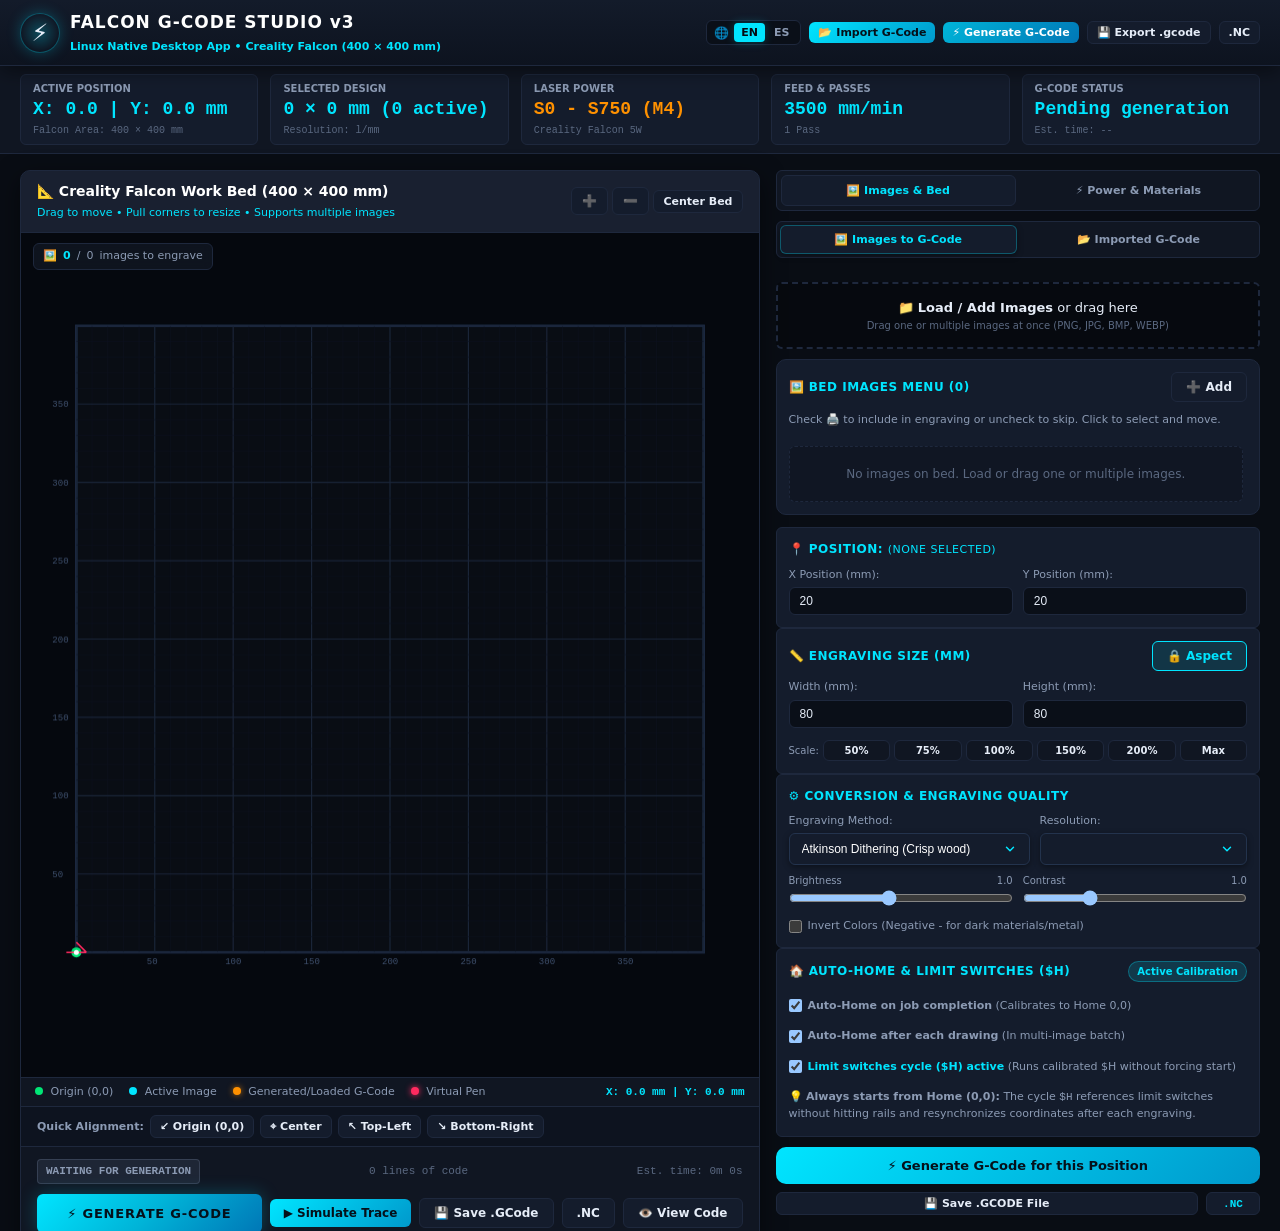
==== ui/index.html @ 1646ccbd "with languje settings" ====
<!DOCTYPE html>
<html lang="en">
<head>
  <meta charset="UTF-8">
  <meta name="viewport" content="width=device-width, initial-scale=1.0">
  <title>Falcon G-Code Studio v3 - Creality Falcon 5W (Linux Desktop)</title>
  <link rel="stylesheet" href="style.css">
</head>
<body>
  <!-- HEADER PRINCIPAL NATIVO -->
  <header class="app-header">
    <div class="brand-section">
      <div class="brand-logo">⚡</div>
      <div class="brand-info">
        <h1>FALCON G-CODE STUDIO v3</h1>
        <span class="brand-subtitle" data-i18n="brandSubtitle">Linux Native Desktop App • Creality Falcon (400 × 400 mm)</span>
      </div>
    </div>

    <!-- ACCIONES RÁPIDAS EN CABECERA & SELECTOR DE IDIOMA -->
    <div class="header-tools-section">
      <!-- Selector de Idioma (Inglés por defecto con opción a Español) -->
      <div class="lang-switch-group" title="Language / Idioma">
        <span class="lang-icon">🌐</span>
        <button id="btnLangEn" class="lang-btn active" type="button" title="Switch language to English">EN</button>
        <button id="btnLangEs" class="lang-btn" type="button" title="Cambiar idioma a Español">ES</button>
      </div>

      <input type="file" id="gcodeFileInput" accept=".gcode,.nc,.gc,.txt,.tap" style="display:none">
      <button id="btnImportGcodeTop" class="btn-accent btn-sm" data-i18n="btnImportGcodeTop" data-i18n-title="btnImportGcodeTopTitle" title="Import .gcode or .nc file to bed">📂 Import G-Code</button>
      <button id="btnGenerateGcodeTop" class="btn-primary btn-sm" data-i18n="btnGenerateGcodeTop" data-i18n-title="btnGenerateGcodeTopTitle" title="Generate G-Code with active images on bed">⚡ Generate G-Code</button>
      <button id="btnExportGcodeTop" class="btn-secondary btn-sm" data-i18n="btnExportGcodeTop" data-i18n-title="btnExportGcodeTopTitle" title="Save with native Linux dialog">💾 Export .gcode</button>
      <button id="btnExportNcTop" class="btn-secondary btn-sm btn-nc" data-i18n-title="btnExportNcTopTitle" title="Export with .nc extension">.NC</button>
    </div>
  </header>

  <!-- BARRA DE INFORMACIÓN TÉCNICA DEL TRABAJO -->
  <section class="telemetry-bar studio-summary-bar">
    <div class="coord-box">
      <span class="coord-label" data-i18n="statPosWorkLabel">Active Position</span>
      <span id="statPosWork" class="coord-val">X: 20.0 | Y: 20.0 mm</span>
      <span class="coord-sub" data-i18n="statPosWorkSub">Falcon Area: 400 × 400 mm</span>
    </div>
    <div class="coord-box">
      <span class="coord-label" data-i18n="statDimensionsLabel">Selected Design</span>
      <span id="statDimensions" class="coord-val">0.0 × 0.0 mm</span>
      <span class="coord-sub" id="statResolution">Resolution: 6 l/mm</span>
    </div>
    <div class="coord-box">
      <span class="coord-label" data-i18n="statLaserPowerLabel">Laser Power</span>
      <span id="statLaserPower" class="coord-val power-val">S0 - S850 (M4)</span>
      <span class="coord-sub" id="statMachineWatt">Creality Falcon 5W</span>
    </div>
    <div class="coord-box">
      <span class="coord-label" data-i18n="statFeedRateLabel">Feed &amp; Passes</span>
      <span id="statFeedRate" class="coord-val">3500 mm/min</span>
      <span class="coord-sub" id="statPasses">1 Pass</span>
    </div>
    <div class="coord-box">
      <span class="coord-label" data-i18n="statGcodeLinesLabel">G-Code Status</span>
      <span id="statGcodeLines" class="coord-val">0 lines</span>
      <span class="coord-sub" id="statEstTime">Est. time: --</span>
    </div>
  </section>

  <!-- ESTUDIO PRINCIPAL: MESA DE TRABAJO 400x400 mm + PANEL DE AJUSTES -->
  <main class="studio-layout">

    <!-- COLUMNA IZQUIERDA: MESA DE TRABAJO Y SIMULADOR VISUAL -->
    <section class="studio-bed-section">
      <div class="card bed-card">
        <div class="card-header bed-header">
          <div class="bed-title-group">
            <h2 data-i18n="bedTitle">📐 Creality Falcon Work Bed (400 × 400 mm)</h2>
            <span class="bed-hint" data-i18n="bedHint">Drag to move • Pull corners to resize • Supports multiple images</span>
          </div>
          <div class="canvas-tools">
            <button id="btnZoomIn" class="btn-icon" data-i18n-title="zoomInTitle" title="Zoom in">➕</button>
            <button id="btnZoomOut" class="btn-icon" data-i18n-title="zoomOutTitle" title="Zoom out">➖</button>
            <button id="btnResetView" class="btn-secondary btn-sm" data-i18n="btnResetView" data-i18n-title="btnResetViewTitle" title="Reset bed view">Center Bed</button>
          </div>
        </div>

        <!-- CANVAS DE LA MESA DE TRABAJO -->
        <div class="canvas-container" id="canvasContainer">
          <canvas id="bedCanvas"></canvas>

          <!-- Indicador flotante de imágenes en la mesa -->
          <div class="bed-floating-badge" id="bedFloatingBadge">
            <span>🖼️</span> <strong id="bedBadgeActiveCount">0</strong> / <span id="bedBadgeTotalCount">0</span> <span data-i18n="bedBadgeText">images to engrave</span>
          </div>

          <!-- Aviso flotante si alguna imagen o G-Code se sale de la mesa -->
          <div id="outOfBoundsWarning" class="out-of-bounds-alert" style="display: none;" data-i18n="outOfBoundsWarningDefault">
            ⚠️ Warning! The design exceeds the bed limits (400 × 400 mm)
          </div>

          <!-- Leyenda de colores -->
          <div class="canvas-legend">
            <span><span class="dot origin-dot"></span> <span data-i18n="legendOrigin">Origin (0,0)</span></span>
            <span><span class="dot img-dot"></span> <span data-i18n="legendActiveImg">Active Image</span></span>
            <span><span class="dot gcode-dot"></span> <span data-i18n="legendGcode">Generated/Loaded G-Code</span></span>
            <span><span class="dot pen-dot"></span> <span data-i18n="legendPen">Virtual Pen</span></span>
            <span class="legend-coords" id="legendCursorCoords">X: 0.0 mm | Y: 0.0 mm</span>
          </div>
        </div>

        <!-- BARRA INFERIOR DE COLOCACIÓN RÁPIDA DE LA MESA -->
        <div class="bed-quick-toolbar">
          <div class="toolbar-align-group">
            <span class="toolbar-label" data-i18n="toolbarAlignLabel">Quick Alignment:</span>
            <button id="btnAlignBottomLeft" class="btn-secondary btn-sm" data-i18n="btnAlignBottomLeft" data-i18n-title="btnAlignBottomLeftTitle" title="Place active image at origin (0,0)">↙ Origin (0,0)</button>
            <button id="btnAlignCenter" class="btn-secondary btn-sm" data-i18n="btnAlignCenter" data-i18n-title="btnAlignCenterTitle" title="Center active image on bed (400x400 mm)">⌖ Center</button>
            <button id="btnAlignTopLeft" class="btn-secondary btn-sm" data-i18n="btnAlignTopLeft" data-i18n-title="btnAlignTopLeftTitle" title="Place at top-left">↖ Top-Left</button>
            <button id="btnAlignBottomRight" class="btn-secondary btn-sm" data-i18n="btnAlignBottomRight" data-i18n-title="btnAlignBottomRightTitle" title="Place at bottom-right">↘ Bottom-Right</button>
          </div>
        </div>

        <!-- BARRA PRINCIPAL DE GENERACIÓN, SIMULACIÓN Y EXPORTACIÓN -->
        <div class="gcode-toolbar-main">
          <div class="job-status-summary">
            <span id="jobStatusBadge" class="job-badge idle" data-i18n="jobStatusWaiting">Waiting for generation</span>
            <span id="jobInfoLines" class="job-sub-info" data-i18n="jobInfoLinesDefault">0 lines of code</span>
            <span id="jobInfoTime" class="job-sub-info" data-i18n="jobInfoTimeDefault">Est. time: 0m 0s</span>
          </div>

          <div class="gcode-main-buttons">
            <button id="btnMainGenerate" class="btn-generate-hero" data-i18n="btnMainGenerate" data-i18n-title="btnMainGenerateTitle" title="Generate G-Code for all images marked with 🖨️">
              ⚡ GENERATE G-CODE
            </button>
            <button id="btnSimulateTrace" class="btn-accent" data-i18n="btnSimulateTrace" data-i18n-title="btnSimulateTraceTitle" title="Virtually simulate laser trace over the bed">
              ▶ Simulate Trace
            </button>
            <button id="btnExportGcodeMain" class="btn-secondary" data-i18n="btnExportGcodeMain" data-i18n-title="btnExportGcodeMainTitle" title="Export and save with native dialog">
              💾 Save .GCode
            </button>
            <button id="btnExportNcMain" class="btn-secondary btn-nc" data-i18n-title="btnExportNcMainTitle" title="Export .NC file for CNC">
              .NC
            </button>
            <button id="btnViewGcodeMain" class="btn-secondary" data-i18n="btnViewGcodeMain" data-i18n-title="btnViewGcodeMainTitle" title="Inspect G-Code">
              👁️ View Code
            </button>
          </div>
        </div>
      </div>
    </section>

    <!-- COLUMNA DERECHA: AJUSTES DE IMÁGENES, MENÚ DE CAPAS Y POTENCIA -->
    <aside class="studio-sidebar">
      <div class="sidebar-tabs">
        <button class="side-tab-btn active" data-tab="tabImageSettings" data-i18n="tabImageSettingsBtn">🖼️ Images &amp; Bed</button>
        <button class="side-tab-btn" data-tab="tabLaserSettings" data-i18n="tabLaserSettingsBtn">⚡ Power &amp; Materials</button>
      </div>

      <div class="sidebar-content">

        <!-- PESTAÑA 1: IMÁGENES, MENÚ DE CAPAS Y COLOCACIÓN -->
        <div id="tabImageSettings" class="side-pane active">
          <!-- Conmutador Imagen vs G-Code -->
          <div class="source-mode-switcher">
            <button id="btnModeImage" class="mode-tab-btn active" type="button" data-i18n="btnModeImage">🖼️ Images to G-Code</button>
            <button id="btnModeGcode" class="mode-tab-btn" type="button" data-i18n="btnModeGcode">📂 Imported G-Code</button>
          </div>

          <!-- PANE G-CODE IMPORTADO -->
          <div id="gcodeWorkflowPane" style="display: none;">
            <div class="upload-compact gcode-drop-compact" id="gcodeDropArea">
              <div class="upload-text">
                <span data-i18n="gcodeDropPrompt">📂 <strong>Load G-Code File</strong> or drag here</span>
                <span class="upload-sub" data-i18n="gcodeDropSub">.GCODE, .NC, .GC, .TAP, .TXT</span>
              </div>
            </div>

            <div id="importedGcodeCard" class="imported-gcode-card" style="display: none;">
              <div class="gcode-card-header">
                <div class="gcode-card-title">
                  <span class="gcode-icon">📄</span>
                  <div class="gcode-title-text">
                    <strong id="gcodeFileName">file.gcode</strong>
                    <span id="gcodeFileSize" class="gcode-size">0 KB</span>
                  </div>
                </div>
                <button id="btnUnloadGcode" class="btn-icon btn-sm" data-i18n-title="btnUnloadGcodeTitle" title="Remove G-Code from bed">✕</button>
              </div>

              <div class="gcode-stats-grid">
                <div class="gcode-stat-item">
                  <span class="stat-lbl" data-i18n="lblGcodeDimensions">📐 Dimensions:</span>
                  <span id="gcodeDimensions" class="stat-val">0 × 0 mm</span>
                </div>
                <div class="gcode-stat-item">
                  <span class="stat-lbl" data-i18n="lblGcodeLines">📊 Lines:</span>
                  <span id="gcodeLineCount" class="stat-val">0</span>
                </div>
                <div class="gcode-stat-item">
                  <span class="stat-lbl" data-i18n="lblGcodeOrigin">📍 Origin:</span>
                  <span id="gcodeOrigin" class="stat-val">X: 0.0, Y: 0.0</span>
                </div>
                <div class="gcode-stat-item">
                  <span class="stat-lbl" data-i18n="lblGcodeLaserPower">⚡ Laser Power:</span>
                  <span id="gcodePowerRange" class="stat-val">S0 - S1000</span>
                </div>
                <div class="gcode-stat-item">
                  <span class="stat-lbl" data-i18n="lblGcodeCutDist">📏 Cut Distance:</span>
                  <span id="gcodeCutDist" class="stat-val">0 mm</span>
                </div>
                <div class="gcode-stat-item">
                  <span class="stat-lbl" data-i18n="lblGcodeEstTime">⏱️ Estimated Time:</span>
                  <span id="gcodeEstTime" class="stat-val">0m 0s</span>
                </div>
              </div>

              <div class="gcode-actions-box">
                <span class="actions-box-title" data-i18n="gcodeActionsTitle">Bed Positioning (400×400 mm):</span>
                <div class="gcode-actions-buttons">
                  <button id="btnGcodeShiftOrigin" class="btn-secondary btn-sm" data-i18n="btnGcodeShiftOrigin" data-i18n-title="btnGcodeShiftOriginTitle" title="Align to (0,0)">
                    ↙ Align to (0,0)
                  </button>
                  <button id="btnGcodeCenterBed" class="btn-secondary btn-sm" data-i18n="btnGcodeCenterBed" data-i18n-title="btnGcodeCenterBedTitle" title="Center G-code on bed">
                    ⌖ Center Bed
                  </button>
                  <button id="btnGcodeExportCard" class="btn-accent btn-sm" data-i18n="btnGcodeExportCard" data-i18n-title="btnGcodeExportCardTitle" title="Save this G-Code file">
                    💾 Save
                  </button>
                  <button id="btnViewGcodeModal" class="btn-secondary btn-sm" data-i18n="btnViewGcodeModal" data-i18n-title="btnViewGcodeModalTitle" title="Inspect code lines">
                    👁️ View Code
                  </button>
                </div>
              </div>
            </div>
          </div>

          <!-- PANE IMÁGENES A G-CODE -->
          <div id="imageWorkflowPane">
            <!-- Carga de Imágenes (Múltiples) -->
            <div class="upload-compact" id="dropArea">
              <input type="file" id="fileInput" accept="image/*" multiple style="display:none">
              <div class="upload-text">
                <span data-i18n="imgDropPrompt">📁 <strong>Load / Add Images</strong> or drag here</span>
                <span class="upload-sub" data-i18n="imgDropSub">Drag one or multiple images at once (PNG, JPG, BMP, WEBP)</span>
              </div>
            </div>

            <!-- MENÚ DE MÚLTIPLES IMÁGENES EN LA MESA -->
            <div class="settings-box image-layers-box">
              <div class="box-header-row">
                <h3><span data-i18n="imgLayersTitle">🖼️ Bed Images Menu</span> (<span id="imgCountBadge">0</span>)</h3>
                <div class="layers-header-actions">
                  <button id="btnAddMoreImages" class="btn-secondary btn-xs" type="button" data-i18n="btnAddMoreImages" data-i18n-title="btnAddMoreImagesTitle" title="Add more images to bed">➕ Add</button>
                  <button id="btnClearAllImages" class="btn-danger btn-xs" type="button" data-i18n="btnClearAllImages" data-i18n-title="btnClearAllImagesTitle" title="Remove all images from bed" style="display:none;">🗑️ Clear</button>
                </div>
              </div>
              <p class="section-hint" data-i18n="imgLayersHint">Check 🖨️ to include in engraving or uncheck to skip. Click to select and move.</p>

              <div id="imageListContainer" class="image-list-container">
                <div class="empty-images-hint" id="emptyImagesHint" data-i18n="emptyImagesHint">
                  No images on bed. Load or drag one or multiple images.
                </div>
              </div>
            </div>

            <!-- Posición sobre la mesa de trabajo (de la imagen seleccionada) -->
            <div class="settings-box" id="selectedImagePropsBox">
              <div class="box-header-row">
                <h3><span data-i18n="posImgBoxTitle">📍 Position:</span> <span id="selectedImageNameTag" style="color: var(--laser-cyan); font-weight: normal; font-size: 11px;">(None selected)</span></h3>
                <span id="selectedImageBadge" class="layer-active-tag" style="display:none;" data-i18n="selectedImageBadge">Selected</span>
              </div>
              <div class="form-row">
                <div class="form-group">
                  <label for="posImgX" data-i18n="lblPosImgX">X Position (mm):</label>
                  <input type="number" id="posImgX" value="20" min="0" max="400" step="1">
                </div>
                <div class="form-group">
                  <label for="posImgY" data-i18n="lblPosImgY">Y Position (mm):</label>
                  <input type="number" id="posImgY" value="20" min="0" max="400" step="1">
                </div>
              </div>
            </div>

            <!-- Tamaño de la imagen activa en mm -->
            <div class="settings-box">
              <div class="box-header-row">
                <h3 data-i18n="dimBoxTitle">📏 Engraving Size (mm)</h3>
                <button id="btnLockAspect" class="btn-toggle active" data-i18n="btnLockAspect" data-i18n-title="btnLockAspectTitle" title="Lock aspect ratio">🔒 Aspect</button>
              </div>
              <div class="form-row">
                <div class="form-group">
                  <label for="dimWidth" data-i18n="lblDimWidth">Width (mm):</label>
                  <input type="number" id="dimWidth" value="80" min="5" max="400" step="1">
                </div>
                <div class="form-group">
                  <label for="dimHeight" data-i18n="lblDimHeight">Height (mm):</label>
                  <input type="number" id="dimHeight" value="80" min="5" max="400" step="1">
                </div>
              </div>

              <div class="scale-shortcuts">
                <span class="shortcuts-label" data-i18n="lblScale">Scale:</span>
                <button class="btn-scale" data-scale="0.5">50%</button>
                <button class="btn-scale" data-scale="0.75">75%</button>
                <button class="btn-scale" data-scale="1.0">100%</button>
                <button class="btn-scale" data-scale="1.5">150%</button>
                <button class="btn-scale" data-scale="2.0">200%</button>
                <button id="btnFitBed" class="btn-scale" data-i18n="btnFitBed" data-i18n-title="btnFitBedTitle" title="Fit to maximum bed size">Max</button>
              </div>
            </div>

            <!-- Filtros de Imagen y Resolución -->
            <div class="settings-box">
              <h3 data-i18n="qualityBoxTitle">⚙️ Conversion &amp; Engraving Quality</h3>
              <div class="form-row">
                <div class="form-group">
                  <label for="algoSelect" data-i18n="lblAlgoSelect">Engraving Method:</label>
                  <select id="algoSelect">
                    <option value="dither_atkinson" selected data-i18n="optAlgoAtkinson">Atkinson Dithering (Crisp wood)</option>
                    <option value="dither_fs" data-i18n="optAlgoFs">Floyd-Steinberg (Smooth gradients)</option>
                    <option value="grayscale" data-i18n="optAlgoGrayscale">Grayscale (Variable power S)</option>
                    <option value="threshold" data-i18n="optAlgoThreshold">Pure Black &amp; White (Cut/Silhouette)</option>
                  </select>
                </div>
                <div class="form-group">
                  <label for="linesPerMm" data-i18n="lblLinesPerMm">Resolution:</label>
                  <select id="linesPerMm">
                    <option value="4" data-i18n="optLines4">4 l/mm (Fast draft)</option>
                    <option value="6" selected data-i18n="optLines6">6 l/mm (Balanced standard)</option>
                    <option value="8" data-i18n="optLines8">8 l/mm (High definition)</option>
                    <option value="10" data-i18n="optLines10">10 l/mm (Ultra-fine detail)</option>
                  </select>
                </div>
              </div>

              <div class="slider-row">
                <div class="slider-item">
                  <div class="slider-lbl"><span data-i18n="lblBrightness">Brightness</span><span id="valBrightness">1.0</span></div>
                  <input type="range" id="sliderBrightness" min="0.2" max="2.0" step="0.05" value="1.0">
                </div>
                <div class="slider-item">
                  <div class="slider-lbl"><span data-i18n="lblContrast">Contrast</span><span id="valContrast">1.0</span></div>
                  <input type="range" id="sliderContrast" min="0.2" max="3.0" step="0.05" value="1.0">
                </div>
              </div>

              <div class="checkbox-line">
                <label class="custom-checkbox">
                  <input type="checkbox" id="chkInvert">
                  <span data-i18n="chkInvertLabel">Invert Colors (Negative - for dark materials/metal)</span>
                </label>
              </div>
            </div>

            <!-- Calibración y Auto-Home ($H) -->
            <div class="settings-box auto-home-box">
              <div class="box-header-row">
                <h3 data-i18n="autoHomeTitle">🏠 Auto-Home &amp; Limit Switches ($H)</h3>
                <span class="machine-tag" data-i18n="autoHomeTag">Active Calibration</span>
              </div>
              <div class="checkbox-line" style="margin-top: 8px;">
                <label class="custom-checkbox">
                  <input type="checkbox" id="chkAutoHomeEnd" checked>
                  <span data-i18n="chkAutoHomeEndLabel"><strong>Auto-Home on job completion</strong> (Calibrates to Home 0,0)</span>
                </label>
              </div>
              <div class="checkbox-line" style="margin-top: 6px;">
                <label class="custom-checkbox">
                  <input type="checkbox" id="chkAutoHomeBetween" checked>
                  <span data-i18n="chkAutoHomeBetweenLabel"><strong>Auto-Home after each drawing</strong> (In multi-image batch)</span>
                </label>
              </div>
              <div class="checkbox-line" style="margin-top: 6px;">
                <label class="custom-checkbox">
                  <input type="checkbox" id="chkHardwareHoming" checked>
                  <span data-i18n="chkHardwareHomingLabel"><strong style="color: var(--laser-cyan);">Limit switches cycle ($H) active</strong> (Runs calibrated $H without forcing start)</span>
                </label>
              </div>
              <p class="section-hint" style="margin-top: 6px; margin-bottom: 2px;" data-i18n="autoHomeHint">
                💡 <strong>Always starts from Home (0,0):</strong> The cycle <code>$H</code> references limit switches without hitting rails and resynchronizes coordinates after each engraving.
              </p>
            </div>

            <!-- Botones Generar y Guardar G-code -->
            <div class="gcode-generate-export-group">
              <button id="btnGenerateGcode" class="btn-accent btn-large full-width" data-i18n="btnGenerateGcodeSide">
                ⚡ Generate G-Code for this Position
              </button>
              <div class="export-actions-row">
                <button id="btnExportGcodeSide" class="btn-secondary btn-sm" data-i18n="btnExportGcodeSide" data-i18n-title="btnExportGcodeSideTitle" title="Save with native Linux dialog">
                  💾 Save .GCODE File
                </button>
                <button id="btnExportNcSide" class="btn-secondary btn-sm btn-nc" data-i18n-title="btnExportNcSideTitle" title="Export .NC (Universal CNC)">
                  .NC
                </button>
              </div>
            </div>
          </div>
        </div>

        <!-- PESTAÑA 2: POTENCIA Y PERFILES DE MATERIALES CREALITY FALCON -->
        <div id="tabLaserSettings" class="side-pane">
          <div class="settings-box">
            <div class="box-header-row">
              <h3 data-i18n="machineWattTitle">⚡ Machine Optical Power</h3>
              <span class="machine-tag">450nm Diode</span>
            </div>
            <select id="machineWattSelect" class="full-width">
              <option value="5w" selected data-i18n="optWatt5w">Creality Falcon 5W (Your current machine)</option>
              <option value="10w" data-i18n="optWatt10w">Creality Falcon 10W (Dual Diode)</option>
              <option value="22w" data-i18n="optWatt22w">Creality Falcon 22W / 40W (High Power)</option>
            </select>
          </div>

          <div class="settings-box">
            <div class="box-header-row">
              <h3 data-i18n="materialProfilesTitle">📚 Material Profiles &amp; Power</h3>
              <div class="custom-profile-btns" id="customProfileActions">
                <button id="btnSaveCustomProfile" class="btn-secondary btn-xs" data-i18n="btnSaveCustomProfile" data-i18n-title="btnSaveCustomProfileTitle" title="Save current settings as new profile">💾 Save Profile</button>
                <button id="btnDeleteCustomProfile" class="btn-danger btn-xs" style="display:none;" data-i18n="btnDeleteCustomProfile" data-i18n-title="btnDeleteCustomProfileTitle" title="Delete this custom profile">🗑️ Delete</button>
              </div>
            </div>

            <select id="presetSelect" class="full-width" style="margin-bottom: 8px;">
            </select>

            <div id="materialInfoCard" class="material-info-card">
              <div class="material-card-header">
                <span id="matCardTitle" class="mat-card-title">Wood - Detailed Photo Engraving</span>
                <span id="matCardBadge" class="mat-card-badge engrave">ENGRAVE</span>
              </div>
              <div class="material-specs-grid">
                <div><span data-i18n="matPowerLbl">Power:</span> <strong id="matCardPower">0 - 750 (75%)</strong></div>
                <div><span data-i18n="matSpeedLbl">Speed:</span> <strong id="matCardSpeed">3500 mm/min</strong></div>
                <div><span data-i18n="matPassesLbl">Passes:</span> <strong id="matCardPasses">1</strong></div>
                <div><span data-i18n="matModeLbl">Laser Mode:</span> <strong id="matCardMode">M4 (Dynamic)</strong></div>
              </div>
              <div id="matCardTip" class="material-tip">
                Tip: Atkinson dithering brings out soft gradients without overburning.
              </div>
            </div>
          </div>

          <div class="settings-box">
            <h3 data-i18n="manualSettingsTitle">🎛️ Manual Laser Power Settings</h3>
            <div class="form-row">
              <div class="form-group">
                <label for="minPower" data-i18n="lblMinPower">Minimum Power (S):</label>
                <input type="number" id="minPower" value="0" min="0" max="1000" step="10">
              </div>
              <div class="form-group">
                <label for="maxPower" data-i18n="lblMaxPower">Maximum Power (S):</label>
                <input type="number" id="maxPower" value="850" min="0" max="1000" step="10">
              </div>
            </div>

            <div class="form-row">
              <div class="form-group">
                <label for="laserMode" data-i18n="lblLaserMode">GRBL Laser Mode:</label>
                <select id="laserMode">
                  <option value="M4" selected data-i18n="optModeM4">M4 (Dynamic - scales with speed)</option>
                  <option value="M3" data-i18n="optModeM3">M3 (Constant - fixed power)</option>
                </select>
              </div>
            </div>

            <div class="form-row">
              <div class="form-group">
                <label for="speedEngrave" data-i18n="lblSpeedEngrave">Engraving Speed (mm/min):</label>
                <input type="number" id="speedEngrave" value="3500" min="100" max="10000" step="100">
              </div>
              <div class="form-group">
                <label for="passCount" data-i18n="lblPassCount">Cut Passes:</label>
                <input type="number" id="passCount" value="1" min="1" max="10" step="1">
              </div>
            </div>
          </div>
        </div>

      </div>
    </aside>

  </main>

  <!-- MODAL DE VISUALIZACIÓN / INSPECCIÓN DE G-CODE -->
  <div id="gcodeModalOverlay" class="modal-overlay" style="display: none;">
    <div class="modal-content gcode-modal">
      <div class="modal-header">
        <h3 id="modalGcodeTitle" data-i18n="modalGcodeTitle">📄 G-Code Inspection</h3>
        <button id="btnCloseGcodeModal" class="btn-icon">✕</button>
      </div>
      <div class="modal-body">
        <div class="modal-toolbar">
          <span id="modalGcodeStats" class="modal-badge">0 lines</span>
          <button id="btnCopyGcode" class="btn-secondary btn-sm" data-i18n="btnCopyGcode">📋 Copy G-Code</button>
          <button id="btnModalDownloadGcode" class="btn-secondary btn-sm" data-i18n="btnModalDownloadGcode">💾 Save File</button>
        </div>
        <textarea id="modalGcodeText" readonly spellcheck="false" class="gcode-textarea"></textarea>
      </div>
    </div>
  </div>

  <script src="app.js"></script>
</body>
</html>
---- ui/style.css ----
/* ============================================================
   FALCON LASER V2 - CREALITY FALCON STUDIO STYLESHEET
   Mesa de Trabajo Interactiva (400x400 mm) & Generador G-code
   ============================================================ */

:root {
  color-scheme: dark;
  --bg-deep: #090d14;
  --bg-surface: #101622;
  --bg-card: #141c2c;
  --bg-card-hover: #1a253a;
  --bg-input: #0a0f18;

  --border-subtle: #1e283d;
  --border-focus: #00e5ff;

  --text-main: #e6edf8;
  --text-muted: #8c9bb4;
  --text-dim: #5a6880;

  --laser-cyan: #00e5ff;
  --laser-cyan-glow: rgba(0, 229, 255, 0.25);
  --laser-crimson: #ff2a5f;
  --laser-crimson-glow: rgba(255, 42, 95, 0.3);
  --laser-amber: #ff9100;
  --laser-emerald: #00e676;
  --laser-emerald-glow: rgba(0, 230, 118, 0.35);

  --radius-sm: 6px;
  --radius-md: 10px;
  --radius-lg: 14px;

  --font-mono: "Fira Code", "JetBrains Mono", Consolas, "Liberation Mono", monospace;
  --font-sans: system-ui, -apple-system, BlinkMacSystemFont, "Segoe UI", Roboto, sans-serif;

  --shadow-card: 0 8px 24px rgba(0, 0, 0, 0.5);
  --transition: all 0.2s cubic-bezier(0.16, 1, 0.3, 1);
}

* {
  box-sizing: border-box;
  margin: 0;
  padding: 0;
}

body {
  background-color: var(--bg-deep);
  color: var(--text-main);
  font-family: var(--font-sans);
  font-size: 13px;
  line-height: 1.5;
  min-height: 100vh;
  display: flex;
  flex-direction: column;
  overflow-x: hidden;
}

/* ============================================================
   1. HEADER & BARRA DE CONEXIÓN
   ============================================================ */

.app-header {
  background: linear-gradient(180deg, #131b2a 0%, #0d131f 100%);
  border-bottom: 1px solid var(--border-subtle);
  padding: 10px 20px;
  display: flex;
  align-items: center;
  justify-content: space-between;
  gap: 16px;
  flex-wrap: wrap;
  box-shadow: 0 4px 20px rgba(0, 0, 0, 0.5);
  position: sticky;
  top: 0;
  z-index: 100;
}

.brand-section {
  display: flex;
  align-items: center;
  gap: 10px;
}

.brand-logo {
  font-size: 24px;
  background: radial-gradient(circle, var(--laser-cyan-glow) 0%, transparent 70%);
  border-radius: 50%;
  width: 40px;
  height: 40px;
  display: flex;
  align-items: center;
  justify-content: center;
  border: 1px solid rgba(0, 229, 255, 0.3);
  box-shadow: 0 0 14px var(--laser-cyan-glow);
}

.brand-info h1 {
  font-size: 17px;
  font-weight: 800;
  letter-spacing: 1px;
  color: #ffffff;
}

.brand-subtitle {
  font-size: 11px;
  color: var(--laser-cyan);
  font-weight: 600;
}

.header-tools-section {
  display: flex;
  align-items: center;
  gap: 8px;
  flex-wrap: wrap;
}

/* Selector de Idioma (EN / ES) */
.lang-switch-group {
  display: inline-flex;
  align-items: center;
  background: var(--bg-input);
  border: 1px solid var(--border-subtle);
  border-radius: var(--radius-sm);
  padding: 2px 4px;
  gap: 2px;
}

.lang-icon {
  font-size: 12px;
  padding: 0 3px;
  opacity: 0.8;
  user-select: none;
}

.lang-btn {
  background: transparent;
  border: none;
  color: var(--text-muted);
  font-size: 11px;
  font-weight: 700;
  padding: 3px 7px;
  border-radius: 4px;
  cursor: pointer;
  transition: var(--transition);
  line-height: 1.2;
}

.lang-btn:hover {
  color: var(--text-main);
  background: rgba(255, 255, 255, 0.05);
}

.lang-btn.active {
  background: var(--laser-cyan);
  color: #050a12;
  box-shadow: 0 0 10px var(--laser-cyan-glow);
}

label {
  font-size: 11px;
  color: var(--text-muted);
  font-weight: 500;
}

input[type="text"], input[type="number"] {
  color-scheme: dark;
  background-color: var(--bg-input);
  border: 1px solid var(--border-subtle);
  color: var(--text-main);
  padding: 6px 10px;
  border-radius: var(--radius-sm);
  font-size: 12px;
  outline: none;
  transition: var(--transition);
}

input[type="text"]:focus, input[type="number"]:focus {
  border-color: var(--laser-cyan);
  box-shadow: 0 0 8px var(--laser-cyan-glow);
}

/* Selectores Desplegables Personalizados (Compatibilidad Total WebKitGTK / Linux) */
select {
  color-scheme: dark !important;
  -webkit-appearance: none !important;
  -moz-appearance: none !important;
  appearance: none !important;
  background-color: #141c2c !important;
  background-image: url("data:image/svg+xml;charset=UTF-8,%3csvg xmlns='http://www.w3.org/2000/svg' width='16' height='16' viewBox='0 0 24 24' fill='none' stroke='%2300e5ff' stroke-width='2.5' stroke-linecap='round' stroke-linejoin='round'%3e%3cpolyline points='6 9 12 15 18 9'%3e%3c/polyline%3e%3c/svg%3e") !important;
  background-repeat: no-repeat !important;
  background-position: calc(100% - 12px) center !important;
  background-size: 14px 14px !important;
  border: 1px solid #23334d !important;
  color: #ffffff !important;
  padding: 8px 36px 8px 12px !important;
  border-radius: var(--radius-sm) !important;
  font-size: 12px !important;
  font-weight: 500 !important;
  outline: none !important;
  cursor: pointer !important;
  transition: var(--transition) !important;
  box-shadow: 0 2px 6px rgba(0, 0, 0, 0.4) !important;
}

select:hover {
  border-color: var(--laser-cyan) !important;
  background-color: #1a253a !important;
}

select:focus {
  border-color: var(--laser-cyan) !important;
  box-shadow: 0 0 10px var(--laser-cyan-glow) !important;
  background-color: #162033 !important;
}

select optgroup {
  background-color: #0b111a !important;
  color: #00e5ff !important;
  font-weight: 700 !important;
  font-style: normal !important;
  padding: 8px 10px !important;
}

select option {
  background-color: #141c2c !important;
  color: #ffffff !important;
  font-weight: 500 !important;
  padding: 8px 12px !important;
}

select option:checked {
  background-color: #0077b6 !important;
  color: #ffffff !important;
}

select option:hover {
  background-color: #1a253a !important;
  color: #00e5ff !important;
}

/* ============================================================
   2. BOTONES
   ============================================================ */

button {
  cursor: pointer;
  border: none;
  outline: none;
  font-family: inherit;
  font-size: 12px;
  font-weight: 600;
  padding: 7px 14px;
  border-radius: var(--radius-sm);
  transition: var(--transition);
  display: inline-flex;
  align-items: center;
  justify-content: center;
  gap: 6px;
}

.btn-primary {
  background: linear-gradient(135deg, #00b4d8 0%, #0077b6 100%);
  color: white;
}
.btn-primary:hover {
  filter: brightness(1.15);
}

.btn-accent {
  background: linear-gradient(135deg, #00e5ff 0%, #0099cc 100%);
  color: #05101a;
  font-weight: 700;
}
.btn-accent:hover {
  box-shadow: 0 0 14px var(--laser-cyan-glow);
}

.btn-secondary {
  background: var(--bg-card);
  color: var(--text-main);
  border: 1px solid var(--border-subtle);
}
.btn-secondary:hover {
  background: var(--bg-card-hover);
  border-color: var(--text-muted);
}

.btn-danger {
  background: linear-gradient(135deg, #ff2a5f 0%, #d90429 100%);
  color: white;
  font-weight: 800;
}

.btn-warning {
  background: linear-gradient(135deg, #ff9100 0%, #e65100 100%);
  color: #0b0f19;
  font-weight: 700;
}

.btn-home {
  background: linear-gradient(135deg, #0077b6 0%, #023e8a 100%);
  color: white;
  border: 1px solid #0096c7;
  font-weight: 700;
}
.btn-home:hover {
  box-shadow: 0 0 10px rgba(0, 150, 199, 0.4);
}

.btn-icon {
  padding: 6px 10px;
  background: var(--bg-card);
  border: 1px solid var(--border-subtle);
  border-radius: var(--radius-sm);
}

.btn-sm {
  padding: 4px 9px;
  font-size: 11px;
}

.btn-large {
  padding: 11px 20px;
  font-size: 13px;
  border-radius: var(--radius-md);
}

.full-width {
  width: 100%;
}

/* ============================================================
   3. BARRA DE TELEMETRÍA Y COORDENADAS
   ============================================================ */

.telemetry-bar {
  background: var(--bg-surface);
  border-bottom: 1px solid var(--border-subtle);
  padding: 8px 20px;
  display: grid;
  grid-template-columns: repeat(auto-fit, minmax(160px, 1fr));
  gap: 12px;
}

.coord-box {
  background: var(--bg-card);
  border: 1px solid var(--border-subtle);
  border-radius: var(--radius-sm);
  padding: 6px 12px;
  display: flex;
  flex-direction: column;
}

.coord-label {
  font-size: 10px;
  text-transform: uppercase;
  color: var(--text-muted);
  font-weight: 600;
}

.coord-val {
  font-family: var(--font-mono);
  font-size: 18px;
  font-weight: 700;
  color: var(--laser-cyan);
}

.coord-sub {
  font-size: 10px;
  color: var(--text-dim);
  font-family: var(--font-mono);
}

.power-val { color: var(--laser-amber); }

.power-bar-track {
  height: 4px;
  background: rgba(255, 255, 255, 0.1);
  border-radius: 2px;
  margin-top: 3px;
  overflow: hidden;
}

.power-bar-fill {
  height: 100%;
  background: linear-gradient(90deg, #ff9100, #ff2a5f);
  transition: width 0.1s ease;
}

/* ============================================================
   4. LAYOUT DEL ESTUDIO (MESA + PANEL LATERAL)
   ============================================================ */

.studio-layout {
  flex: 1;
  padding: 16px 20px;
  display: grid;
  grid-template-columns: 1.45fr 0.95fr;
  gap: 16px;
}

@media (max-width: 1100px) {
  .studio-layout {
    grid-template-columns: 1fr;
  }
}

.card {
  background: var(--bg-card);
  border: 1px solid var(--border-subtle);
  border-radius: var(--radius-md);
  box-shadow: var(--shadow-card);
  overflow: hidden;
  display: flex;
  flex-direction: column;
}

.bed-card {
  height: 100%;
}

.bed-header {
  padding: 10px 16px;
  background: rgba(255, 255, 255, 0.02);
  border-bottom: 1px solid var(--border-subtle);
  display: flex;
  align-items: center;
  justify-content: space-between;
}

.bed-title-group h2 {
  font-size: 14px;
  font-weight: 700;
  color: #ffffff;
}

.bed-hint {
  font-size: 11px;
  color: var(--laser-cyan);
}

.canvas-container {
  flex: 1;
  min-height: 480px;
  background: #05080e;
  position: relative;
  display: flex;
  flex-direction: column;
  overflow: hidden;
}

#bedCanvas {
  width: 100%;
  height: 100%;
  flex: 1;
  display: block;
}

.out-of-bounds-alert {
  position: absolute;
  top: 12px;
  left: 50%;
  transform: translateX(-50%);
  background: rgba(255, 42, 95, 0.9);
  color: white;
  padding: 6px 14px;
  border-radius: 20px;
  font-size: 11px;
  font-weight: bold;
  box-shadow: 0 0 15px var(--laser-crimson-glow);
  z-index: 10;
}

.canvas-legend {
  padding: 6px 14px;
  background: var(--bg-surface);
  border-top: 1px solid var(--border-subtle);
  display: flex;
  align-items: center;
  gap: 16px;
  font-size: 11px;
  color: var(--text-muted);
}

.dot {
  display: inline-block;
  width: 8px;
  height: 8px;
  border-radius: 50%;
  margin-right: 4px;
}

.origin-dot { background: var(--laser-emerald); }
.img-dot { background: var(--laser-cyan); }
.pen-dot { background: var(--laser-crimson); box-shadow: 0 0 6px var(--laser-crimson); }
.legend-coords { margin-left: auto; font-family: var(--font-mono); color: var(--laser-cyan); font-weight: bold; }

/* Barra de herramientas rápida debajo de la mesa */
.bed-quick-toolbar {
  padding: 8px 16px;
  background: #0d131f;
  border-top: 1px solid var(--border-subtle);
  display: flex;
  align-items: center;
  justify-content: space-between;
  flex-wrap: wrap;
  gap: 8px;
}

.toolbar-align-group {
  display: flex;
  align-items: center;
  gap: 6px;
}

.toolbar-label {
  font-size: 11px;
  color: var(--text-muted);
  font-weight: 600;
}

/* ============================================================
   5. BARRA PRINCIPAL DE GENERACIÓN Y EXPORTACIÓN
   ============================================================ */

.gcode-toolbar-main {
  background: var(--bg-surface);
  border-top: 1px solid var(--border-subtle);
  padding: 12px 16px;
  display: flex;
  flex-direction: column;
  gap: 10px;
}

.job-status-summary {
  display: flex;
  align-items: center;
  justify-content: space-between;
  font-size: 11px;
  font-family: var(--font-mono);
  color: var(--text-muted);
  flex-wrap: wrap;
  gap: 8px;
}

.job-badge {
  font-size: 11px;
  font-weight: 800;
  padding: 3px 8px;
  border-radius: 4px;
  text-transform: uppercase;
}

.job-badge.idle {
  background: rgba(90, 104, 128, 0.2);
  color: var(--text-muted);
  border: 1px solid rgba(90, 104, 128, 0.4);
}

.job-badge.generated {
  background: rgba(0, 230, 118, 0.15);
  color: var(--laser-emerald);
  border: 1px solid var(--laser-emerald);
  box-shadow: 0 0 10px var(--laser-emerald-glow);
}

.job-badge.simulating {
  background: rgba(0, 229, 255, 0.2);
  color: var(--laser-cyan);
  border: 1px solid var(--laser-cyan);
  box-shadow: 0 0 12px var(--laser-cyan-glow);
}

.job-sub-info {
  color: var(--text-dim);
}

.gcode-main-buttons {
  display: flex;
  gap: 8px;
  align-items: center;
  flex-wrap: wrap;
}

.btn-generate-hero {
  flex: 2;
  min-width: 180px;
  background: linear-gradient(135deg, #00e5ff 0%, #00b4d8 50%, #0077b6 100%);
  color: #05101a;
  font-size: 13px;
  font-weight: 900;
  letter-spacing: 0.8px;
  padding: 12px 20px;
  border-radius: var(--radius-sm);
  box-shadow: 0 0 18px var(--laser-cyan-glow);
  cursor: pointer;
  transition: var(--transition);
}

.btn-generate-hero:hover {
  filter: brightness(1.15);
  transform: translateY(-1px);
}

/* ============================================================
   6. PANEL LATERAL (SIDEBAR)
   ============================================================ */

.studio-sidebar {
  display: flex;
  flex-direction: column;
  gap: 10px;
}

.sidebar-tabs {
  display: flex;
  gap: 6px;
  background: var(--bg-surface);
  padding: 4px;
  border-radius: var(--radius-sm);
  border: 1px solid var(--border-subtle);
}

.side-tab-btn {
  flex: 1;
  background: transparent;
  color: var(--text-muted);
  padding: 8px 10px;
  border-radius: var(--radius-sm);
  font-size: 11px;
}
.side-tab-btn.active {
  background: var(--bg-card);
  color: var(--laser-cyan);
  border: 1px solid var(--border-subtle);
  font-weight: bold;
}

.sidebar-content {
  flex: 1;
}

.side-pane {
  display: none;
  flex-direction: column;
  gap: 12px;
}
.side-pane.active {
  display: flex;
}

.settings-box {
  background: var(--bg-card);
  border: 1px solid var(--border-subtle);
  border-radius: var(--radius-sm);
  padding: 12px;
  display: flex;
  flex-direction: column;
  gap: 8px;
}

.settings-box h3 {
  font-size: 12px;
  color: var(--laser-cyan);
  text-transform: uppercase;
  letter-spacing: 0.5px;
}

.box-header-row {
  display: flex;
  justify-content: space-between;
  align-items: center;
}

.upload-compact {
  border: 2px dashed var(--border-subtle);
  background: rgba(0, 0, 0, 0.25);
  border-radius: var(--radius-sm);
  padding: 14px;
  text-align: center;
  cursor: pointer;
}
.upload-compact:hover {
  border-color: var(--laser-cyan);
}
.upload-sub {
  display: block;
  font-size: 10px;
  color: var(--text-dim);
}

.form-row {
  display: flex;
  gap: 10px;
}

.form-group {
  flex: 1;
  display: flex;
  flex-direction: column;
  gap: 4px;
}

.btn-toggle.active {
  background: rgba(0, 229, 255, 0.12);
  border: 1px solid var(--laser-cyan);
  color: var(--laser-cyan);
}

.scale-shortcuts {
  display: flex;
  align-items: center;
  gap: 4px;
  margin-top: 4px;
}
.shortcuts-label { font-size: 10px; color: var(--text-muted); }
.btn-scale {
  flex: 1;
  background: var(--bg-surface);
  border: 1px solid var(--border-subtle);
  padding: 4px;
  font-size: 10px;
  color: var(--text-main);
}
.btn-scale:hover { border-color: var(--laser-cyan); }

.slider-row {
  display: grid;
  grid-template-columns: 1fr 1fr;
  gap: 10px;
}
.slider-item { display: flex; flex-direction: column; gap: 2px; }
.slider-lbl { display: flex; justify-content: space-between; font-size: 10px; color: var(--text-muted); }

.checkbox-line { margin-top: 4px; }
.custom-checkbox {
  display: flex;
  align-items: center;
  gap: 6px;
  font-size: 11px;
  cursor: pointer;
}

/* Jogging Keypad */
.jog-keypad {
  display: grid;
  grid-template-columns: repeat(3, 1fr);
  gap: 6px;
  max-width: 180px;
  margin: 0 auto;
}

.btn-jog {
  background: var(--bg-surface);
  border: 1px solid var(--border-subtle);
  color: var(--text-main);
  padding: 10px;
  font-size: 12px;
  font-weight: bold;
}
.btn-jog:hover { border-color: var(--laser-cyan); color: var(--laser-cyan); }

.btn-jog-center {
  background: rgba(0, 229, 255, 0.1);
  border: 1px solid var(--laser-cyan);
  color: var(--laser-cyan);
  font-weight: bold;
}

.step-buttons-row {
  display: flex;
  align-items: center;
  gap: 4px;
  margin-top: 6px;
}
.step-lbl { font-size: 10px; color: var(--text-muted); }
.btn-step {
  flex: 1;
  background: var(--bg-surface);
  border: 1px solid var(--border-subtle);
  padding: 4px;
  font-size: 10px;
  color: var(--text-muted);
}
.btn-step.active {
  background: var(--laser-cyan);
  color: #090d14;
  font-weight: bold;
  border-color: var(--laser-cyan);
}

.quick-actions-grid {
  display: grid;
  grid-template-columns: 1fr 1fr;
  gap: 6px;
  margin-top: 6px;
}

.terminal-mini-output {
  height: 140px;
  background: #080c14;
  border-radius: var(--radius-sm);
  padding: 8px;
  font-family: var(--font-mono);
  font-size: 11px;
  overflow-y: auto;
  display: flex;
  flex-direction: column;
  gap: 2px;
}

.terminal-mini-input {
  display: flex;
  gap: 6px;
  margin-top: 6px;
}
.terminal-mini-input input {
  flex: 1;
  font-family: var(--font-mono);
}

/* ============================================================
   7. MATERIAL & MACHINE POWER PROFILES
   ============================================================ */

.machine-tag {
  font-size: 10px;
  background: rgba(0, 229, 255, 0.15);
  color: var(--laser-cyan);
  padding: 2px 8px;
  border-radius: 12px;
  border: 1px solid rgba(0, 229, 255, 0.3);
  font-weight: bold;
}

.material-info-card {
  background: var(--bg-surface);
  border: 1px solid var(--border-subtle);
  border-radius: var(--radius-sm);
  padding: 10px;
  display: flex;
  flex-direction: column;
  gap: 8px;
  margin-top: 6px;
}

.material-card-header {
  display: flex;
  justify-content: space-between;
  align-items: center;
}

.mat-card-title {
  font-size: 12px;
  font-weight: bold;
  color: var(--text-main);
}

.mat-card-badge {
  font-size: 9px;
  font-weight: 800;
  padding: 2px 6px;
  border-radius: 4px;
  letter-spacing: 0.5px;
  text-transform: uppercase;
}

.mat-card-badge.engrave {
  background: rgba(0, 230, 118, 0.15);
  color: var(--laser-emerald);
  border: 1px solid var(--laser-emerald);
}

.mat-card-badge.cut {
  background: rgba(255, 145, 0, 0.2);
  color: var(--laser-amber);
  border: 1px solid var(--laser-amber);
}

.material-specs-grid {
  display: grid;
  grid-template-columns: 1fr 1fr;
  gap: 4px 10px;
  font-size: 11px;
  color: var(--text-muted);
  background: rgba(0, 0, 0, 0.25);
  padding: 6px 8px;
  border-radius: var(--radius-sm);
}

.material-specs-grid strong {
  color: var(--laser-cyan);
  font-family: var(--font-mono);
}

.material-tip {
  font-size: 11px;
  color: #ffca28;
  background: rgba(255, 202, 40, 0.08);
  border-left: 3px solid #ffca28;
  padding: 6px 8px;
  border-radius: 0 var(--radius-sm) var(--radius-sm) 0;
  line-height: 1.4;
}

/* ============================================================
   8. WORKFLOW DE G-CODE IMPORTADO Y VISOR
   ============================================================ */

.source-mode-switcher {
  display: flex;
  background: var(--bg-surface);
  border: 1px solid var(--border-subtle);
  border-radius: var(--radius-sm);
  padding: 3px;
  gap: 4px;
  margin-bottom: 12px;
}

.mode-tab-btn {
  flex: 1;
  padding: 7px 10px;
  font-size: 11px;
  font-weight: 700;
  border: none;
  background: transparent;
  color: var(--text-muted);
  border-radius: var(--radius-sm);
  cursor: pointer;
  transition: var(--transition);
  display: flex;
  align-items: center;
  justify-content: center;
  gap: 6px;
}

.mode-tab-btn:hover {
  color: var(--text-main);
  background: rgba(255, 255, 255, 0.04);
}

.mode-tab-btn.active {
  background: var(--bg-card);
  color: var(--laser-cyan);
  box-shadow: 0 2px 6px rgba(0, 0, 0, 0.4);
  border: 1px solid rgba(0, 229, 255, 0.3);
}

.gcode-drop-compact {
  border: 2px dashed rgba(255, 145, 0, 0.4);
  background: rgba(255, 145, 0, 0.03);
}

.gcode-drop-compact:hover {
  border-color: var(--laser-amber);
  background: rgba(255, 145, 0, 0.08);
}

.imported-gcode-card {
  background: linear-gradient(180deg, #162032 0%, #101726 100%);
  border: 1px solid rgba(255, 145, 0, 0.35);
  border-radius: var(--radius-md);
  padding: 12px;
  display: flex;
  flex-direction: column;
  gap: 10px;
  margin-top: 10px;
  box-shadow: 0 4px 16px rgba(0, 0, 0, 0.35);
}

.gcode-card-header {
  display: flex;
  justify-content: space-between;
  align-items: center;
  border-bottom: 1px solid rgba(255, 255, 255, 0.06);
  padding-bottom: 8px;
}

.gcode-card-title {
  display: flex;
  align-items: center;
  gap: 8px;
}

.gcode-icon {
  font-size: 20px;
}

.gcode-title-text {
  display: flex;
  flex-direction: column;
}

.gcode-title-text strong {
  font-size: 13px;
  color: #ffffff;
  word-break: break-all;
}

.gcode-size {
  font-size: 10px;
  color: var(--text-dim);
  font-family: var(--font-mono);
}

.gcode-stats-grid {
  display: grid;
  grid-template-columns: 1fr 1fr;
  gap: 6px 12px;
  background: rgba(0, 0, 0, 0.25);
  padding: 8px 10px;
  border-radius: var(--radius-sm);
  border: 1px solid rgba(255, 255, 255, 0.03);
}

.gcode-stat-item {
  display: flex;
  flex-direction: column;
}

.stat-lbl {
  font-size: 10px;
  color: var(--text-dim);
}

.stat-val {
  font-size: 12px;
  font-weight: 700;
  font-family: var(--font-mono);
  color: var(--laser-amber);
}

.gcode-actions-box {
  display: flex;
  flex-direction: column;
  gap: 6px;
  background: rgba(0, 229, 255, 0.03);
  border: 1px solid rgba(0, 229, 255, 0.15);
  padding: 8px;
  border-radius: var(--radius-sm);
}

.actions-box-title {
  font-size: 10px;
  font-weight: 700;
  color: var(--laser-cyan);
  text-transform: uppercase;
  letter-spacing: 0.5px;
}

.gcode-actions-buttons {
  display: flex;
  gap: 6px;
  flex-wrap: wrap;
}

.gcode-actions-buttons button {
  flex: 1;
  min-width: 80px;
  font-size: 11px;
  padding: 5px 8px;
}

.dot.gcode-dot {
  background: #ff9100;
  box-shadow: 0 0 6px rgba(255, 145, 0, 0.7);
}

/* Modales */
.modal-overlay {
  position: fixed;
  top: 0;
  left: 0;
  width: 100vw;
  height: 100vh;
  background: rgba(0, 0, 0, 0.75);
  backdrop-filter: blur(4px);
  z-index: 1000;
  display: flex;
  align-items: center;
  justify-content: center;
  padding: 20px;
}

.modal-content.gcode-modal {
  background: var(--bg-card);
  border: 1px solid var(--border-subtle);
  border-radius: var(--radius-lg);
  width: 100%;
  max-width: 720px;
  height: 80vh;
  display: flex;
  flex-direction: column;
  box-shadow: 0 12px 36px rgba(0, 0, 0, 0.8);
  overflow: hidden;
}

.modal-header {
  padding: 14px 18px;
  border-bottom: 1px solid var(--border-subtle);
  display: flex;
  align-items: center;
  justify-content: space-between;
  background: var(--bg-surface);
}

.modal-header h3 {
  font-size: 14px;
  color: var(--text-main);
  display: flex;
  align-items: center;
  gap: 8px;
}

.modal-body {
  padding: 16px;
  display: flex;
  flex-direction: column;
  gap: 12px;
  flex: 1;
  overflow: hidden;
}

.modal-toolbar {
  display: flex;
  align-items: center;
  gap: 10px;
}

.modal-badge {
  background: rgba(0, 229, 255, 0.15);
  color: var(--laser-cyan);
  padding: 3px 8px;
  border-radius: 4px;
  font-family: var(--font-mono);
  font-size: 11px;
}

.gcode-textarea {
  flex: 1;
  width: 100%;
  background: #090c12;
  border: 1px solid var(--border-subtle);
  border-radius: var(--radius-sm);
  color: #00e676;
  font-family: var(--font-mono);
  font-size: 11px;
  line-height: 1.5;
  padding: 12px;
  resize: none;
  white-space: pre;
  overflow-y: auto;
}

.gcode-generate-export-group {
  display: flex;
  flex-direction: column;
  gap: 8px;
  margin-top: 10px;
}

.export-actions-row {
  display: flex;
  gap: 8px;
}

.export-actions-row .btn-secondary {
  flex: 1;
  display: flex;
  align-items: center;
  justify-content: center;
  gap: 6px;
}

.export-actions-row .btn-nc {
  flex: 0 0 54px;
  font-family: var(--font-mono);
  font-weight: 800;
  color: var(--laser-cyan);
}

/* ============================================================
   MENÚ DE MÚLTIPLES IMÁGENES EN LA MESA
   ============================================================ */

.image-layers-box {
  background: var(--bg-card);
  border: 1px solid var(--border-subtle);
  border-radius: var(--radius-md);
  padding: 12px;
  margin-top: 10px;
  margin-bottom: 12px;
}

.layers-header-actions {
  display: flex;
  align-items: center;
  gap: 6px;
}

.section-hint {
  font-size: 11px;
  color: var(--text-muted);
  margin-top: 2px;
  margin-bottom: 10px;
}

.image-list-container {
  display: flex;
  flex-direction: column;
  gap: 8px;
  max-height: 260px;
  overflow-y: auto;
  padding-right: 4px;
}

.image-list-container::-webkit-scrollbar {
  width: 5px;
}
.image-list-container::-webkit-scrollbar-thumb {
  background: var(--border-subtle);
  border-radius: 4px;
}

.empty-images-hint {
  padding: 18px 12px;
  text-align: center;
  color: var(--text-dim);
  font-size: 12px;
  background: rgba(0, 0, 0, 0.2);
  border: 1px dashed var(--border-subtle);
  border-radius: var(--radius-sm);
}

.image-layer-card {
  display: flex;
  align-items: center;
  gap: 10px;
  background: #0f1522;
  border: 1px solid var(--border-subtle);
  border-radius: var(--radius-sm);
  padding: 8px 10px;
  cursor: pointer;
  transition: var(--transition);
  user-select: none;
}

.image-layer-card:hover {
  background: #151e30;
  border-color: rgba(0, 229, 255, 0.4);
}

.image-layer-card.selected {
  border-color: var(--laser-cyan);
  background: rgba(0, 229, 255, 0.08);
  box-shadow: 0 0 10px rgba(0, 229, 255, 0.15);
}

.image-layer-card.disabled {
  opacity: 0.55;
  border-style: dashed;
}

.layer-thumb-wrap {
  width: 42px;
  height: 42px;
  flex-shrink: 0;
  border-radius: 4px;
  overflow: hidden;
  background: #080c14;
  border: 1px solid var(--border-subtle);
  display: flex;
  align-items: center;
  justify-content: center;
}

.layer-thumb {
  width: 100%;
  height: 100%;
  object-fit: contain;
}

.layer-details {
  flex: 1;
  min-width: 0;
  display: flex;
  flex-direction: column;
  gap: 2px;
}

.layer-title-row {
  display: flex;
  align-items: center;
  justify-content: space-between;
  gap: 6px;
}

.layer-name {
  font-size: 12px;
  font-weight: 600;
  color: var(--text-main);
  white-space: nowrap;
  overflow: hidden;
  text-overflow: ellipsis;
}

.layer-badge {
  font-size: 9px;
  font-weight: 700;
  padding: 1px 5px;
  border-radius: 3px;
  text-transform: uppercase;
  letter-spacing: 0.5px;
}

.layer-badge.active {
  background: rgba(0, 230, 118, 0.2);
  color: var(--laser-emerald);
}

.layer-badge.ignored {
  background: rgba(90, 104, 128, 0.2);
  color: var(--text-dim);
}

.layer-metrics {
  font-size: 10px;
  font-family: var(--font-mono);
  color: var(--text-muted);
}

.layer-actions {
  display: flex;
  align-items: center;
  gap: 8px;
  flex-shrink: 0;
}

.layer-print-toggle {
  display: flex;
  align-items: center;
  gap: 4px;
  font-size: 11px;
  cursor: pointer;
  padding: 4px 6px;
  border-radius: 4px;
  background: rgba(0, 0, 0, 0.25);
  border: 1px solid var(--border-subtle);
  transition: var(--transition);
}

.layer-print-toggle:hover {
  background: rgba(0, 229, 255, 0.1);
  border-color: var(--laser-cyan);
}

.layer-print-toggle input[type="checkbox"] {
  accent-color: var(--laser-emerald);
  cursor: pointer;
}

.btn-delete-layer {
  background: transparent;
  border: none;
  font-size: 14px;
  cursor: pointer;
  padding: 4px;
  border-radius: 4px;
  transition: var(--transition);
  opacity: 0.7;
}

.btn-delete-layer:hover {
  opacity: 1;
  background: rgba(255, 42, 95, 0.2);
  transform: scale(1.1);
}

.layer-active-tag {
  font-size: 10px;
  background: var(--laser-cyan-glow);
  color: var(--laser-cyan);
  padding: 2px 6px;
  border-radius: 4px;
  font-family: var(--font-mono);
}

.bed-floating-badge {
  position: absolute;
  top: 10px;
  left: 12px;
  background: rgba(16, 22, 34, 0.88);
  border: 1px solid var(--border-subtle);
  border-radius: var(--radius-sm);
  padding: 4px 9px;
  font-size: 11px;
  color: var(--text-muted);
  backdrop-filter: blur(6px);
  pointer-events: none;
  z-index: 5;
  display: flex;
  align-items: center;
  gap: 6px;
}

.bed-floating-badge strong {
  color: var(--laser-cyan);
}
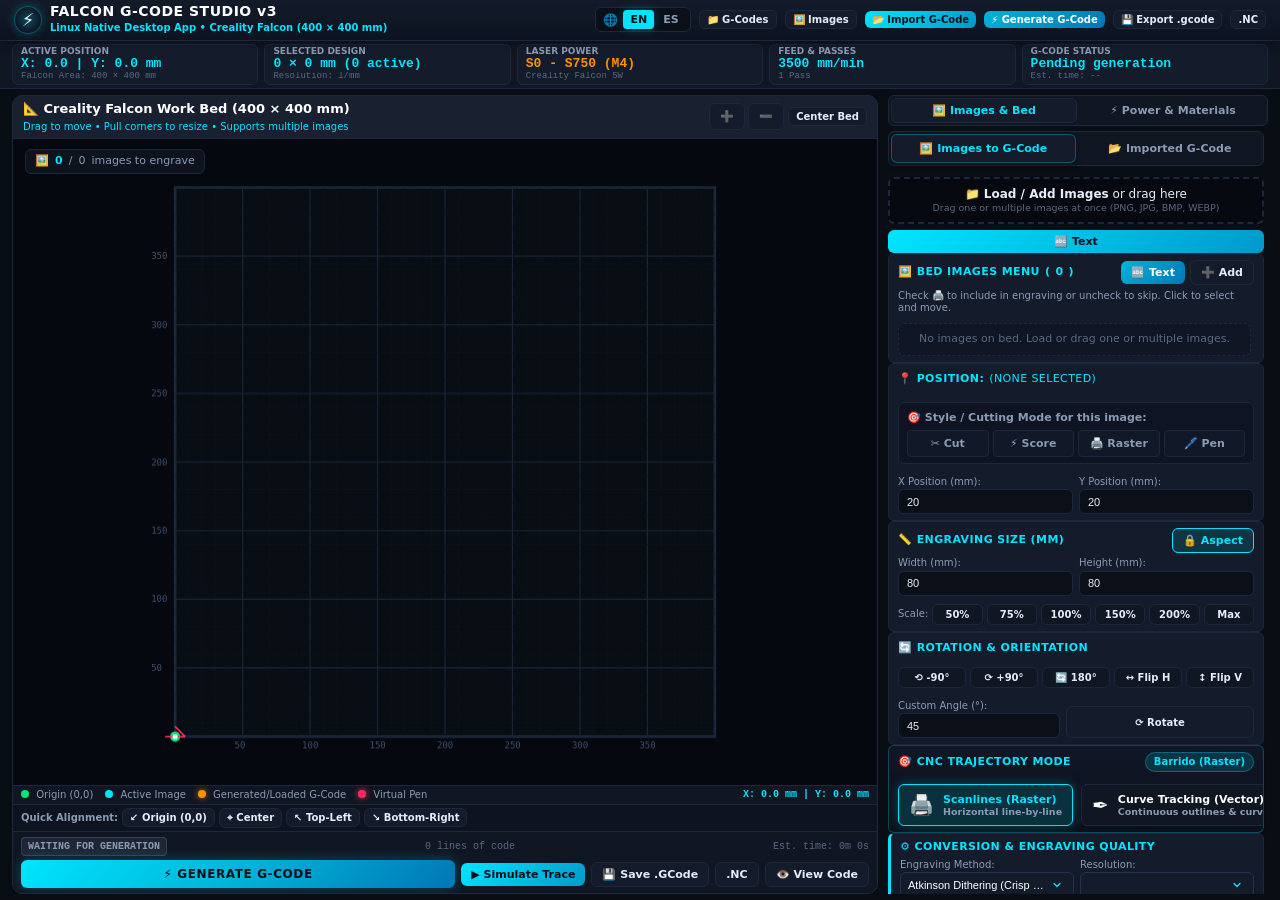
==== commit 72cdbe67: "fixed an a lot of bugs" ====
--- a/ui/index.html
+++ b/ui/index.html
@@ -5,6 +5,9 @@
   <meta name="viewport" content="width=device-width, initial-scale=1.0">
   <title>Falcon G-Code Studio v3 - Creality Falcon 5W (Linux Desktop)</title>
   <link rel="stylesheet" href="style.css">
+  <link rel="preconnect" href="https://fonts.googleapis.com">
+  <link rel="preconnect" href="https://fonts.gstatic.com" crossorigin>
+  <link href="https://fonts.googleapis.com/css2?family=Allerta+Stencil&family=Montserrat:wght@700;900&family=Pacifico&family=Staatliches&family=Bungee&display=swap" rel="stylesheet">
 </head>
 <body>
   <!-- HEADER PRINCIPAL NATIVO -->
@@ -27,6 +30,8 @@
       </div>
 
       <input type="file" id="gcodeFileInput" accept=".gcode,.nc,.gc,.txt,.tap" style="display:none">
+      <button id="btnOpenGcodeDir" class="btn-secondary btn-sm" data-i18n="btnOpenGcodeDir" data-i18n-title="btnOpenGcodeDirTitle" title="Open predefined G-Codes folder in file manager">📁 G-Codes</button>
+      <button id="btnOpenImagesDir" class="btn-secondary btn-sm" data-i18n="btnOpenImagesDir" data-i18n-title="btnOpenImagesDirTitle" title="Open predefined Images folder in file manager">🖼️ Images</button>
       <button id="btnImportGcodeTop" class="btn-accent btn-sm" data-i18n="btnImportGcodeTop" data-i18n-title="btnImportGcodeTopTitle" title="Import .gcode or .nc file to bed">📂 Import G-Code</button>
       <button id="btnGenerateGcodeTop" class="btn-primary btn-sm" data-i18n="btnGenerateGcodeTop" data-i18n-title="btnGenerateGcodeTopTitle" title="Generate G-Code with active images on bed">⚡ Generate G-Code</button>
       <button id="btnExportGcodeTop" class="btn-secondary btn-sm" data-i18n="btnExportGcodeTop" data-i18n-title="btnExportGcodeTopTitle" title="Save with native Linux dialog">💾 Export .gcode</button>
@@ -241,16 +246,34 @@
               </div>
             </div>
 
+            <div class="media-add-toolbar">
+              <button id="btnOpenTextModal" class="btn-accent" type="button" style="width: 100%;" data-i18n="btnOpenTextModal" title="Escribir letras o texto para cortar o grabar">
+                <span>🔤</span> <span data-i18n="btnOpenTextModalLabel">Escribir Letras / Texto</span>
+              </button>
+            </div>
+
             <!-- MENÚ DE MÚLTIPLES IMÁGENES EN LA MESA -->
             <div class="settings-box image-layers-box">
               <div class="box-header-row">
                 <h3><span data-i18n="imgLayersTitle">🖼️ Bed Images Menu</span> (<span id="imgCountBadge">0</span>)</h3>
                 <div class="layers-header-actions">
+                  <button id="btnAddTextQuick" class="btn-primary btn-xs" type="button" data-i18n="btnAddTextQuick" title="Escribir letras">🔤 Texto</button>
                   <button id="btnAddMoreImages" class="btn-secondary btn-xs" type="button" data-i18n="btnAddMoreImages" data-i18n-title="btnAddMoreImagesTitle" title="Add more images to bed">➕ Add</button>
                   <button id="btnClearAllImages" class="btn-danger btn-xs" type="button" data-i18n="btnClearAllImages" data-i18n-title="btnClearAllImagesTitle" title="Remove all images from bed" style="display:none;">🗑️ Clear</button>
                 </div>
               </div>
               <p class="section-hint" data-i18n="imgLayersHint">Check 🖨️ to include in engraving or uncheck to skip. Click to select and move.</p>
+
+              <!-- Barra de Selección Múltiple y Agrupación -->
+              <div id="groupMultiSelectBar" class="group-multiselect-bar" style="display: none;">
+                <div class="group-select-info">
+                  <span id="groupSelectCount">0</span> <span data-i18n="selectedCount">seleccionadas</span>
+                </div>
+                <div class="group-select-actions">
+                  <button id="btnGroupSelected" type="button" class="btn-primary btn-xs" data-i18n="btnGroup" title="Agrupar imágenes seleccionadas para mover y copiar juntas">🔗 Agrupar</button>
+                  <button id="btnClearSelection" type="button" class="btn-secondary btn-xs" data-i18n="btnClearSelection" title="Desmarcar todas">Desmarcar</button>
+                </div>
+              </div>
 
               <div id="imageListContainer" class="image-list-container">
                 <div class="empty-images-hint" id="emptyImagesHint" data-i18n="emptyImagesHint">
@@ -262,9 +285,59 @@
             <!-- Posición sobre la mesa de trabajo (de la imagen seleccionada) -->
             <div class="settings-box" id="selectedImagePropsBox">
               <div class="box-header-row">
-                <h3><span data-i18n="posImgBoxTitle">📍 Position:</span> <span id="selectedImageNameTag" style="color: var(--laser-cyan); font-weight: normal; font-size: 11px;">(None selected)</span></h3>
-                <span id="selectedImageBadge" class="layer-active-tag" style="display:none;" data-i18n="selectedImageBadge">Selected</span>
-              </div>
+                <h3><span data-i18n="posImgBoxTitle">📍 Position:</span> <span id="selectedImageNameTag" class="selected-img-name-tag">(None selected)</span></h3>
+                <div style="display: flex; gap: 4px; align-items: center;">
+                  <button id="btnEditTextLayer" class="btn-secondary btn-xs" type="button" style="display:none;" data-i18n="btnEditTextLayer" title="Editar texto de esta capa">✏️ Editar</button>
+                  <button id="btnOpenCropQuick" class="btn-secondary btn-xs" type="button" style="display:none;" data-i18n="btnOpenCropSidebar" title="Recortar imagen activa">✂️ Recortar</button>
+                  <span id="cropStatusBadge" class="badge-cropped" style="display:none;" data-i18n="badgeCropped">Recortada</span>
+                  <span id="selectedImageBadge" class="layer-active-tag" style="display:none;" data-i18n="selectedImageBadge">Selected</span>
+                </div>
+              </div>
+
+              <!-- Barra de Grupo (si la imagen activa pertenece a un grupo) -->
+              <div class="group-management-bar" id="selectedImageGroupRow" style="display: none;">
+                <div class="group-badge-col">
+                  <span class="group-active-pill" id="valActiveGroupBadge">👥 Grupo 1</span>
+                  <span class="group-member-count" id="valActiveGroupCount">(2 imágenes)</span>
+                </div>
+                <div class="group-actions-col">
+                  <button type="button" class="btn-group-action btn-copy-grp" id="btnActiveDuplicateGroup" data-i18n="btnDuplicateGroup" data-i18n-title="duplicateGroupTitle" title="Duplicar todo el grupo para imprimir más en la mesa">📋 Duplicar Grupo</button>
+                  <button type="button" class="btn-group-action btn-ungroup" id="btnActiveUngroup" data-i18n="btnUngroup" data-i18n-title="ungroupTitle" title="Desagrupar imágenes">🔓 Desagrupar</button>
+                </div>
+              </div>
+
+              <!-- Barra de Duplicar Imagen Individual (si no pertenece a un grupo) -->
+              <div class="single-duplicate-bar" id="singleDuplicateRow" style="display: none;">
+                <button type="button" class="btn-single-duplicate" id="btnActiveDuplicateSingle" data-i18n="btnDuplicateImage" data-i18n-title="duplicateImageTitle" title="Duplicar esta imagen en la mesa">📋 Duplicar Imagen</button>
+              </div>
+
+              <!-- Orden de Impresión / Secuencia en G-Code -->
+              <div class="image-order-bar" id="selectedImageOrderRow" style="display: none;">
+                <div class="order-info-group">
+                  <span class="order-lbl" data-i18n="lblPrintOrder">Orden de Grabado:</span>
+                  <strong id="valActivePrintOrder" class="order-val">#1 de 1</strong>
+                </div>
+                <div class="order-btns-group">
+                  <button type="button" class="btn-order-step" id="btnActiveMoveFirst" data-i18n-title="btnMoveFirstTitle" title="Mover al principio (grabar 1º)">⏮️</button>
+                  <button type="button" class="btn-order-step" id="btnActiveMoveUp" data-i18n-title="moveLayerUpTitle" title="Subir orden (grabar antes)">▲</button>
+                  <button type="button" class="btn-order-step" id="btnActiveMoveDown" data-i18n-title="moveLayerDownTitle" title="Bajar orden (grabar después)">▼</button>
+                  <button type="button" class="btn-order-step" id="btnActiveMoveLast" data-i18n-title="btnMoveLastTitle" title="Mover al final (grabar último)">⏭️</button>
+                </div>
+              </div>
+
+              <!-- Estilo / Tipo de Corte de la imagen activa -->
+              <div class="quick-style-container" style="margin-top: 8px; margin-bottom: 8px;">
+                <div class="quick-style-header">
+                  <span style="font-size: 11px; font-weight: 600; color: var(--text-muted);" data-i18n="lblItemCutStyle">🎯 Estilo / Tipo de Corte para esta imagen:</span>
+                </div>
+                <div class="quick-style-btns" style="display: grid; grid-template-columns: repeat(4, 1fr); gap: 4px; margin-top: 4px;">
+                  <button type="button" class="btn-quick-style btn-scale" data-style="cut" data-i18n="btnStyleCut" data-i18n-title="btnStyleCutTitle" title="Corte Perfilado (M3 S1000, 300 mm/min)">✂️ Corte</button>
+                  <button type="button" class="btn-quick-style btn-scale" data-style="score" data-i18n="btnStyleScore" data-i18n-title="btnStyleScoreTitle" title="Marcado / Grabado Vectorial (M4 S350, 1500 mm/min)">⚡ Marcado</button>
+                  <button type="button" class="btn-quick-style btn-scale" data-style="raster" data-i18n="btnStyleRaster" data-i18n-title="btnStyleRasterTitle" title="Grabado Barrido (Raster, 3500 mm/min)">🖨️ Barrido</button>
+                  <button type="button" class="btn-quick-style btn-scale" data-style="pen" data-i18n="btnStylePen" data-i18n-title="btnStylePenTitle" title="Trazado con Pluma (2500 mm/min)">🖊️ Pluma</button>
+                </div>
+              </div>
+
               <div class="form-row">
                 <div class="form-group">
                   <label for="posImgX" data-i18n="lblPosImgX">X Position (mm):</label>
@@ -305,8 +378,70 @@
               </div>
             </div>
 
-            <!-- Filtros de Imagen y Resolución -->
-            <div class="settings-box">
+            <!-- Recorte y Edición de Imagen -->
+            <div class="settings-box" id="cropSettingsBox">
+              <div class="box-header-row">
+                <h3 data-i18n="cropBoxTitle">✂️ Crop &amp; Edit Image</h3>
+                <span id="cropStatusBadgeBox" class="badge-cropped" style="display: none;" data-i18n="badgeCropped">Recortada</span>
+              </div>
+              <p class="section-hint" style="margin-bottom: 8px;" data-i18n="cropBoxHint">Recorta la imagen para generar G-Code únicamente de la parte deseada.</p>
+              <div style="display: flex; gap: 6px;">
+                <button type="button" class="btn-accent" id="btnOpenCropModal" style="flex: 2; height: 34px; font-weight: bold; font-size: 12px;" data-i18n="btnOpenCropModal">
+                  <span>✂️</span> <span data-i18n="btnCropImage">Recortar Imagen</span>
+                </button>
+                <button type="button" class="btn-secondary btn-sm" id="btnRestoreOriginalCrop" style="flex: 1; display: none; height: 34px; font-size: 11px;" data-i18n="btnRestoreCrop" title="Restaurar imagen completa original">
+                  ↺ Restaurar
+                </button>
+              </div>
+            </div>
+
+            <!-- Rotación y Orientación de la Imagen -->
+            <div class="settings-box" id="rotationSettingsBox">
+              <div class="box-header-row">
+                <h3 data-i18n="rotationBoxTitle">🔄 Rotation &amp; Orientation</h3>
+              </div>
+              <div class="scale-shortcuts" style="margin-top: 4px;">
+                <button type="button" class="btn-scale" id="btnRotateCCW" data-i18n-title="btnRotateCCWTitle" title="Rotar 90° Antihorario (-90°)">⟲ -90°</button>
+                <button type="button" class="btn-scale" id="btnRotateCW" data-i18n-title="btnRotateCWTitle" title="Rotar 90° Horario (+90°)">⟳ +90°</button>
+                <button type="button" class="btn-scale" id="btnRotate180" data-i18n-title="btnRotate180Title" title="Rotar 180°">🔄 180°</button>
+                <button type="button" class="btn-scale" id="btnFlipH" data-i18n-title="btnFlipHTitle" title="Voltear Horizontal (Espejo)">↔️ Flip H</button>
+                <button type="button" class="btn-scale" id="btnFlipV" data-i18n-title="btnFlipVTitle" title="Voltear Vertical">↕️ Flip V</button>
+              </div>
+              <div class="form-row" style="margin-top: 8px; align-items: flex-end;">
+                <div class="form-group" style="flex: 1;">
+                  <label for="customRotateAngle" data-i18n="lblCustomAngle">Custom Angle (°):</label>
+                  <input type="number" id="customRotateAngle" value="45" min="-360" max="360" step="5">
+                </div>
+                <button type="button" class="btn-scale" id="btnApplyCustomRotate" style="height: 32px; padding: 0 12px; font-weight: bold; background: var(--bg-card);" data-i18n="btnApplyRotate">⟳ Rotate</button>
+              </div>
+            </div>
+
+            <!-- SELECTOR MANUAL DE MODO: BARRIDO VS SEGUIMIENTO -->
+            <div class="settings-box mode-selection-box">
+              <div class="box-header-row">
+                <h3 data-i18n="pathModeTitle">🎯 CNC Trajectory Mode</h3>
+                <span id="activeModeBadge" class="machine-tag" data-i18n="badgeBarrido">Barrido</span>
+              </div>
+              <div class="path-mode-toggle-group">
+                <button type="button" id="btnModeBarrido" class="path-mode-btn active" data-i18n-title="modeBarridoTitle" title="Línea por línea (Grabado de fotos y madera)">
+                  <span class="mode-icon">🖨️</span>
+                  <div class="mode-text">
+                    <strong data-i18n="modeBarridoTitle">Barrido (Raster)</strong>
+                    <span data-i18n="modeBarridoSub">Línea por línea</span>
+                  </div>
+                </button>
+                <button type="button" id="btnModeSeguimiento" class="path-mode-btn" data-i18n-title="modeSeguimientoTitle" title="Curvas continuas y vectores (Pluma, Plotter, Siluetas y Corte)">
+                  <span class="mode-icon">✒️</span>
+                  <div class="mode-text">
+                    <strong data-i18n="modeSeguimientoTitle">Seguimiento (Curvas)</strong>
+                    <span data-i18n="modeSeguimientoSub">Trazado continuo</span>
+                  </div>
+                </button>
+              </div>
+            </div>
+
+            <!-- MODO BARRIDO: Filtros de Imagen y Resolución -->
+            <div class="settings-box" id="rasterSettingsBox">
               <h3 data-i18n="qualityBoxTitle">⚙️ Conversion &amp; Engraving Quality</h3>
               <div class="form-row">
                 <div class="form-group">
@@ -346,6 +481,130 @@
                   <span data-i18n="chkInvertLabel">Invert Colors (Negative - for dark materials/metal)</span>
                 </label>
               </div>
+            </div>
+
+            <!-- MODO SEGUIMIENTO: Ajustes de Curvas, Pluma / Plotter y Eje Z -->
+            <div class="settings-box vector-vertical-box" id="vectorSettingsBox" style="display: none;">
+              <h3 data-i18n="vectorSettingsTitle">✒️ Curve &amp; Pen / Plotter Settings</h3>
+              
+              <!-- 1. Objetivo de Operación: Corte vs Dibujo/Pluma -->
+              <div class="form-group full-width">
+                <label for="vectorOpSelect" data-i18n="lblVectorOp">Target Operation:</label>
+                <select id="vectorOpSelect">
+                  <option value="cut" selected data-i18n="optVectorOpCut">✂️ Laser Deep Cut (Slow: 150 - 500 mm/min)</option>
+                  <option value="pen" data-i18n="optVectorOpPen">✒️ Pen Plotter / Drawing (Fast: 1500 - 3000 mm/min)</option>
+                  <option value="score" data-i18n="optVectorOpScore">⚡ Laser Score / Marking (Medium: 1500 - 3500 mm/min)</option>
+                </select>
+              </div>
+
+              <!-- Potencia y Modo Láser para Vector / Corte -->
+              <div class="form-row" id="vectorLaserPowerRow">
+                <div class="form-group">
+                  <label for="vectorLaserPowerInput" data-i18n="lblVectorLaserPower">Potencia Láser S (0-1000):</label>
+                  <input type="number" id="vectorLaserPowerInput" value="1000" min="0" max="1000" step="10">
+                </div>
+                <div class="form-group">
+                  <label for="vectorLaserModeSelect" data-i18n="lblVectorLaserMode">Modo Láser:</label>
+                  <select id="vectorLaserModeSelect">
+                    <option value="M3" selected>M3 (Corte continuo)</option>
+                    <option value="M4">M4 (Dinámico)</option>
+                  </select>
+                </div>
+              </div>
+
+              <!-- 2. Pasadas de Corte -->
+              <div class="form-group full-width">
+                <label for="vectorPassesSelect" data-i18n="lblVectorPasses">Cut Passes:</label>
+                <select id="vectorPassesSelect">
+                  <option value="1" selected>1 Pass</option>
+                  <option value="2">2 Passes (Cleaner cut)</option>
+                  <option value="3">3 Passes (Deep / Plywood)</option>
+                  <option value="4">4 Passes (Thick wood)</option>
+                </select>
+              </div>
+
+              <!-- 3. Método de Seguimiento de Curvas -->
+              <div class="form-group full-width">
+                <label for="vectorTypeSelect" data-i18n="lblVectorType">Path Tracking Method:</label>
+                <select id="vectorTypeSelect">
+                  <option value="contour_outer" selected data-i18n="optVectorContourOuter">✂️ Outer Silhouette (Single cut pass per piece)</option>
+                  <option value="contour" data-i18n="optVectorContour">📐 Outlines &amp; Inner Holes (Single pass per curve)</option>
+                  <option value="centerline" data-i18n="optVectorCenterline">✒️ Centerline (Single-stroke pen sketches)</option>
+                </select>
+              </div>
+
+              <!-- 4. Herramienta / Actuador -->
+              <div class="form-group full-width">
+                <label for="toolTypeSelect" data-i18n="lblToolType">Pen / Tool Actuation:</label>
+                <select id="toolTypeSelect">
+                  <option value="laser" selected data-i18n="optToolLaser">Laser / Servo (PWM M3/M5)</option>
+                  <option value="z_axis" data-i18n="optToolZ">Motorized Z Axis (G0 Z up / G1 Z down)</option>
+                </select>
+              </div>
+
+              <!-- 5. Velocidad de Corte / Dibujo -->
+              <div class="form-group full-width">
+                <label for="speedDrawInput" id="lblSpeedDrawDynamic" data-i18n="lblSpeedCut">Cutting Speed (mm/min):</label>
+                <input type="number" id="speedDrawInput" value="300" min="50" max="10000" step="25">
+              </div>
+
+              <!-- 6. Atajos de Velocidad con 1 Clic -->
+              <div class="scale-shortcuts-block">
+                <span class="shortcuts-label" data-i18n="lblSpeedPresets">Speed:</span>
+                <div class="shortcuts-btns-grid">
+                  <button type="button" class="btn-scale btn-speed-preset" data-speed="180">180 (3mm)</button>
+                  <button type="button" class="btn-scale btn-speed-preset active" data-speed="300">300 (Std)</button>
+                  <button type="button" class="btn-scale btn-speed-preset" data-speed="500">500 (Light)</button>
+                  <button type="button" class="btn-scale btn-speed-preset" data-speed="1500">1500</button>
+                  <button type="button" class="btn-scale btn-speed-preset" data-speed="2500">2500</button>
+                </div>
+              </div>
+
+              <!-- 7. Suavizado de Curvas -->
+              <div class="form-group full-width">
+                <label for="curveTolSelect" data-i18n="lblCurveTolerance">Curve Smoothing:</label>
+                <select id="curveTolSelect">
+                  <option value="0.15" data-i18n="optTolFine">Fine (0.15 mm - Detailed)</option>
+                  <option value="0.35" selected data-i18n="optTolBalanced">Balanced (0.35 mm - Smooth)</option>
+                  <option value="0.70" data-i18n="optTolFast">Fast (0.70 mm - Fast draft)</option>
+                </select>
+              </div>
+
+              <!-- 8. Controles específicos de Eje Z (visibles cuando toolType == z_axis) -->
+              <div id="zAxisControls" class="z-axis-panel" style="display: none;">
+                <div class="form-group full-width">
+                  <label for="zUpInput" data-i18n="lblZUp">Z Up (Travel mm):</label>
+                  <input type="number" id="zUpInput" value="3.0" min="0.5" max="50" step="0.5">
+                </div>
+                <div class="form-group full-width">
+                  <label for="zDownInput" data-i18n="lblZDown">Z Down (Draw mm):</label>
+                  <input type="number" id="zDownInput" value="0.0" min="-10" max="10" step="0.1">
+                </div>
+                <div class="form-group full-width">
+                  <label for="zSpeedInput" data-i18n="lblZSpeed">Z Speed (mm/min):</label>
+                  <input type="number" id="zSpeedInput" value="1200" min="100" max="6000" step="100">
+                </div>
+              </div>
+
+              <!-- 9. Umbral de Detección de Líneas -->
+              <div class="slider-row" style="margin-top: 4px;">
+                <div class="slider-item full-width" style="grid-column: 1 / -1;">
+                  <div class="slider-lbl"><span data-i18n="lblThreshold">Line Detection Threshold:</span><span id="valThreshold">128</span></div>
+                  <input type="range" id="sliderThreshold" min="10" max="245" step="1" value="128">
+                </div>
+              </div>
+
+              <!-- 10. Invertir Colores -->
+              <div class="checkbox-line">
+                <label class="custom-checkbox">
+                  <input type="checkbox" id="chkInvertVector">
+                  <span data-i18n="chkInvertLabel">Invert Colors (Negative - for dark materials/metal)</span>
+                </label>
+              </div>
+
+              <p class="section-hint" style="margin-top: 6px; margin-bottom: 2px;" data-i18n="hintSeguimiento">
+                💡 <strong>Curve Tracking:</strong> The CNC pen/laser glides smoothly along shapes and lines without scanning row by row. Rapid air moves are optimized.
+              </p>
             </div>
 
             <!-- Calibración y Auto-Home ($H) -->
@@ -396,6 +655,10 @@
 
         <!-- PESTAÑA 2: POTENCIA Y PERFILES DE MATERIALES CREALITY FALCON -->
         <div id="tabLaserSettings" class="side-pane">
+          <div class="selected-target-hint" style="background: rgba(0, 229, 255, 0.08); border: 1px solid rgba(0, 229, 255, 0.25); border-radius: 6px; padding: 7px 10px; margin-bottom: 12px; font-size: 11px; display: flex; align-items: center; justify-content: space-between;">
+            <span>🎯 <span data-i18n="lblConfiguringImage">Configurando:</span> <strong id="tab2SelectedImageName" style="color: var(--laser-cyan);">(Ninguna seleccionada)</strong></span>
+            <span id="tab2SelectedStyleBadge" class="layer-style-pill cut" style="margin: 0;">✂️ CORTE</span>
+          </div>
           <div class="settings-box">
             <div class="box-header-row">
               <h3 data-i18n="machineWattTitle">⚡ Machine Optical Power</h3>
@@ -478,6 +741,200 @@
 
   </main>
 
+  <!-- MODAL DE GENERACIÓN & EDICIÓN DE TEXTO / LETRAS -->
+  <div id="textModalOverlay" class="modal-overlay" style="display: none;">
+    <div class="modal-content text-modal">
+      <div class="modal-header">
+        <h3 id="modalTextTitle" data-i18n="modalTextTitle">🔤 Generador de Texto &amp; Letras para Corte</h3>
+        <button id="btnCloseTextModal" class="btn-icon">✕</button>
+      </div>
+      <div class="modal-body text-modal-body">
+        <div class="text-modal-grid">
+          <!-- Columna izquierda: Opciones de texto -->
+          <div class="text-controls-col">
+            <div class="form-group">
+              <label for="txtInputContent" data-i18n="lblTextContent">Texto a cortar o grabar:</label>
+              <textarea id="txtInputContent" rows="2" class="text-input-field" placeholder="Escribe letras o palabras aquí...">FALCON</textarea>
+            </div>
+
+            <div class="form-group">
+              <label for="txtFontFamily" data-i18n="lblFontFamily">Tipografía / Fuente:</label>
+              <select id="txtFontFamily" class="font-select">
+                <option value="'Allerta Stencil', sans-serif" selected>✂️ Allerta Stencil (Especial Corte Láser)</option>
+                <option value="Impact, sans-serif">🔲 Impact (Gruesa / Muy Resistente)</option>
+                <option value="'Montserrat', sans-serif">📐 Montserrat Black (Moderna / Bloque)</option>
+                <option value="'Staatliches', sans-serif">🏛️ Staatliches (Cartel / Alta)</option>
+                <option value="'Bungee', cursive">🎪 Bungee (Letras Gruesas 3D)</option>
+                <option value="'Pacifico', cursive">🖋️ Pacifico (Cursiva / Manuscrita)</option>
+                <option value="Arial, sans-serif">🔤 Arial (Estándar Limpia)</option>
+                <option value="Georgia, serif">📜 Georgia (Clásica con Remates)</option>
+                <option value="'Courier New', monospace">⌨️ Courier New (Monoespaciada / Industrial)</option>
+              </select>
+            </div>
+
+            <div class="text-style-row">
+              <button type="button" class="btn-toggle active" id="btnTextBold" title="Negrita (Bold)"><strong>B</strong> Negrita</button>
+              <button type="button" class="btn-toggle" id="btnTextItalic" title="Cursiva (Italic)"><em>I</em> Cursiva</button>
+              <button type="button" class="btn-toggle" id="btnTextUppercase" title="Mayúsculas">aA MAYÚSCULAS</button>
+            </div>
+
+            <div class="form-group">
+              <label for="txtModeSelect" data-i18n="lblTextMode">Modo de Trazo:</label>
+              <select id="txtModeSelect">
+                <option value="solid" selected data-i18n="optTextSolid">⬛ Relleno Sólido (Corte Exterior / Silueta)</option>
+                <option value="outline" data-i18n="optTextOutline">⬜ Contorno Hueco (Trazo de Líneas / Letras con Borde)</option>
+              </select>
+            </div>
+
+            <div class="form-group" id="groupStrokeWidth" style="display: none;">
+              <div class="slider-lbl">
+                <span data-i18n="lblStrokeWidth">Grosor de Contorno:</span>
+                <span id="valStrokeWidth">4 px</span>
+              </div>
+              <input type="range" id="sliderStrokeWidth" min="1" max="15" value="4" step="1">
+            </div>
+
+            <div class="form-row">
+              <div class="form-group">
+                <label for="txtTargetHeight" data-i18n="lblTargetHeight">Altura en Mesa (mm):</label>
+                <input type="number" id="txtTargetHeight" value="35" min="5" max="380" step="1">
+              </div>
+              <div class="form-group">
+                <label for="txtLetterSpacing" data-i18n="lblLetterSpacing">Espaciado (px):</label>
+                <input type="number" id="txtLetterSpacing" value="0" min="-10" max="60" step="1">
+              </div>
+            </div>
+          </div>
+
+          <!-- Columna derecha: Vista previa en vivo -->
+          <div class="text-preview-col">
+            <label class="preview-label" data-i18n="lblLivePreview">Vista Previa Nítida:</label>
+            <div class="text-preview-canvas-wrap">
+              <canvas id="textPreviewCanvas"></canvas>
+            </div>
+            <div class="text-metrics-pill">
+              <span id="textMetricsEstimate">Medidas: ~100 × 35 mm</span>
+            </div>
+            <div class="text-cutting-tip" data-i18n="textCuttingTip">
+              💡 <strong>Consejo para Corte:</strong> Al cortar en madera o acrílico, la fuente <em>Allerta Stencil</em> o <em>Impact</em> evita que los centros de letras como A, B, D, O, P, R o números como 0, 4, 6, 8, 9 se caigan al cortar.
+            </div>
+          </div>
+        </div>
+
+        <div class="modal-footer-actions">
+          <button type="button" class="btn-secondary" id="btnCancelTextModal" data-i18n="btnCancel">Cancelar</button>
+          <button type="button" class="btn-accent btn-lg" id="btnApplyInsertText">
+            <span id="lblBtnInsertText">➕ Insertar en la Mesa</span>
+          </button>
+        </div>
+      </div>
+    </div>
+  </div>
+
+  <!-- MODAL DE RECORTE DE IMAGEN INTERACTIVO (CROP TOOL) -->
+  <div id="cropModalOverlay" class="modal-overlay" style="display: none;">
+    <div class="modal-content crop-modal">
+      <div class="modal-header">
+        <div style="display: flex; align-items: center; gap: 8px;">
+          <span style="font-size: 18px;">✂️</span>
+          <h3 id="modalCropTitle" data-i18n="modalCropTitle">Recortar Imagen para G-Code</h3>
+          <span id="cropImageNameTag" class="selected-img-name-tag" style="margin-left: 6px;"></span>
+        </div>
+        <button id="btnCloseCropModal" class="btn-icon">✕</button>
+      </div>
+
+      <div class="modal-body crop-modal-body">
+        <!-- Toolbar con proporciones, centrado y zoom -->
+        <div class="crop-toolbar">
+          <div class="crop-toolbar-group">
+            <span class="crop-toolbar-lbl" data-i18n="lblCropRatio">Proporción:</span>
+            <button type="button" class="btn-scale crop-ratio-btn active" data-ratio="free" data-i18n="btnRatioFree">Libre</button>
+            <button type="button" class="btn-scale crop-ratio-btn" data-ratio="1:1">1:1</button>
+            <button type="button" class="btn-scale crop-ratio-btn" data-ratio="4:3">4:3</button>
+            <button type="button" class="btn-scale crop-ratio-btn" data-ratio="16:9">16:9</button>
+            <button type="button" class="btn-scale crop-ratio-btn" data-ratio="original" data-i18n="btnRatioOriginal">Original</button>
+          </div>
+
+          <div class="crop-toolbar-divider"></div>
+
+          <div class="crop-toolbar-group">
+            <button type="button" class="btn-scale" id="btnCropSelectAll" data-i18n="btnCropSelectAll" title="Seleccionar toda la imagen">⬛ Toda</button>
+            <button type="button" class="btn-scale" id="btnCropCenter" data-i18n="btnCropCenter" title="Centrar selección">⌖ Centrar</button>
+            <button type="button" class="btn-scale" id="btnCropZoomOut" title="Reducir zoom">➖</button>
+            <button type="button" class="btn-scale" id="btnCropZoomIn" title="Aumentar zoom">➕</button>
+            <button type="button" class="btn-scale" id="btnCropFit" title="Ajustar vista">⌕ 100%</button>
+          </div>
+        </div>
+
+        <!-- Área de trabajo de recorte -->
+        <div class="crop-workspace-grid">
+          <!-- Canvas interactivo de recorte -->
+          <div class="crop-canvas-viewport" id="cropCanvasViewport">
+            <canvas id="cropCanvas"></canvas>
+            <div class="crop-help-tip" data-i18n="cropHelpTip">
+              🖱️ Arrastra sobre la imagen para seleccionar el área. Mueve los bordes o esquinas para ajustar.
+            </div>
+          </div>
+
+          <!-- Panel lateral: Métricas, Dimensiones en la Mesa y Previsualización -->
+          <div class="crop-sidebar-col">
+            <div class="crop-info-card">
+              <h4 data-i18n="cropMetricsTitle">📐 Dimensiones del Recorte</h4>
+              <div class="crop-metrics-list">
+                <div class="crop-metric-row">
+                  <span data-i18n="cropLblOriginalPx">Original:</span>
+                  <strong id="cropValOriginalPx">0 × 0 px</strong>
+                </div>
+                <div class="crop-metric-row">
+                  <span data-i18n="cropLblCroppedPx">Recorte (px):</span>
+                  <strong id="cropValCroppedPx" style="color: var(--laser-cyan);">0 × 0 px</strong>
+                </div>
+                <div class="crop-metric-row">
+                  <span data-i18n="cropLblBedMm">En la Mesa:</span>
+                  <strong id="cropValBedMm" style="color: #00e676;">0.0 × 0.0 mm</strong>
+                </div>
+                <div class="crop-metric-row">
+                  <span data-i18n="cropLblPercent">Área seleccionada:</span>
+                  <strong id="cropValPercent">100%</strong>
+                </div>
+              </div>
+            </div>
+
+            <!-- Vista previa recortada -->
+            <div class="crop-preview-card">
+              <div class="crop-preview-header">
+                <span data-i18n="cropLblPreview">Vista Previa Recortada:</span>
+              </div>
+              <div class="crop-preview-box">
+                <canvas id="cropMiniPreviewCanvas"></canvas>
+              </div>
+            </div>
+
+            <div class="crop-guidance-card">
+              <div class="crop-guide-item">
+                <span>⚡</span>
+                <p data-i18n="cropGuideGcode">El G-Code se generará <strong>únicamente</strong> con la parte seleccionada, optimizando tiempo de corte y grabado.</p>
+              </div>
+            </div>
+          </div>
+        </div>
+
+        <!-- Botones de pie de modal -->
+        <div class="modal-footer-actions crop-footer-actions">
+          <button type="button" class="btn-secondary" id="btnRestoreOriginalCropModal" style="display: none; margin-right: auto;" data-i18n="btnRestoreOriginal">
+            ↺ Restaurar Original
+          </button>
+          <button type="button" class="btn-secondary" id="btnCancelCropModal" data-i18n="btnCancel">
+            Cancelar
+          </button>
+          <button type="button" class="btn-primary btn-lg" id="btnApplyCrop" style="background: linear-gradient(135deg, #00c853, #00e676); border-color: #00e676;">
+            <span style="font-size: 16px;">✂️</span> <strong data-i18n="btnApplyCropText">Aplicar Recorte</strong>
+          </button>
+        </div>
+      </div>
+    </div>
+  </div>
+
   <!-- MODAL DE VISUALIZACIÓN / INSPECCIÓN DE G-CODE -->
   <div id="gcodeModalOverlay" class="modal-overlay" style="display: none;">
     <div class="modal-content gcode-modal">
--- a/ui/style.css
+++ b/ui/style.css
@@ -43,16 +43,22 @@
   padding: 0;
 }
 
+html, body {
+  height: 100vh;
+  max-height: 100vh;
+  overflow: hidden;
+  margin: 0;
+  padding: 0;
+}
+
 body {
   background-color: var(--bg-deep);
   color: var(--text-main);
   font-family: var(--font-sans);
-  font-size: 13px;
-  line-height: 1.5;
-  min-height: 100vh;
-  display: flex;
-  flex-direction: column;
-  overflow-x: hidden;
+  font-size: 12px;
+  line-height: 1.35;
+  display: flex;
+  flex-direction: column;
 }
 
 /* ============================================================
@@ -62,46 +68,48 @@
 .app-header {
   background: linear-gradient(180deg, #131b2a 0%, #0d131f 100%);
   border-bottom: 1px solid var(--border-subtle);
-  padding: 10px 20px;
+  padding: 4px 14px;
   display: flex;
   align-items: center;
   justify-content: space-between;
-  gap: 16px;
+  gap: 10px;
   flex-wrap: wrap;
-  box-shadow: 0 4px 20px rgba(0, 0, 0, 0.5);
-  position: sticky;
-  top: 0;
+  box-shadow: 0 2px 10px rgba(0, 0, 0, 0.4);
+  flex-shrink: 0;
+  position: relative;
   z-index: 100;
 }
 
 .brand-section {
   display: flex;
   align-items: center;
-  gap: 10px;
+  gap: 8px;
 }
 
 .brand-logo {
-  font-size: 24px;
+  font-size: 18px;
   background: radial-gradient(circle, var(--laser-cyan-glow) 0%, transparent 70%);
   border-radius: 50%;
-  width: 40px;
-  height: 40px;
+  width: 28px;
+  height: 28px;
   display: flex;
   align-items: center;
   justify-content: center;
   border: 1px solid rgba(0, 229, 255, 0.3);
-  box-shadow: 0 0 14px var(--laser-cyan-glow);
+  box-shadow: 0 0 10px var(--laser-cyan-glow);
 }
 
 .brand-info h1 {
-  font-size: 17px;
+  font-size: 14px;
   font-weight: 800;
-  letter-spacing: 1px;
+  letter-spacing: 0.5px;
+  line-height: 1.1;
   color: #ffffff;
 }
 
 .brand-subtitle {
-  font-size: 11px;
+  font-size: 10px;
+  line-height: 1;
   color: var(--laser-cyan);
   font-weight: 600;
 }
@@ -156,9 +164,10 @@
 }
 
 label {
-  font-size: 11px;
+  font-size: 10px;
   color: var(--text-muted);
   font-weight: 500;
+  line-height: 1.15;
 }
 
 input[type="text"], input[type="number"] {
@@ -166,9 +175,10 @@
   background-color: var(--bg-input);
   border: 1px solid var(--border-subtle);
   color: var(--text-main);
-  padding: 6px 10px;
-  border-radius: var(--radius-sm);
-  font-size: 12px;
+  padding: 3px 8px;
+  height: 25px;
+  border-radius: var(--radius-sm);
+  font-size: 11px;
   outline: none;
   transition: var(--transition);
 }
@@ -185,20 +195,28 @@
   -moz-appearance: none !important;
   appearance: none !important;
   background-color: #141c2c !important;
-  background-image: url("data:image/svg+xml;charset=UTF-8,%3csvg xmlns='http://www.w3.org/2000/svg' width='16' height='16' viewBox='0 0 24 24' fill='none' stroke='%2300e5ff' stroke-width='2.5' stroke-linecap='round' stroke-linejoin='round'%3e%3cpolyline points='6 9 12 15 18 9'%3e%3c/polyline%3e%3c/svg%3e") !important;
+  background-image: url("data:image/svg+xml;charset=UTF-8,%3csvg xmlns='http://www.w3.org/2000/svg' width='14' height='14' viewBox='0 0 24 24' fill='none' stroke='%2300e5ff' stroke-width='2.5' stroke-linecap='round' stroke-linejoin='round'%3e%3cpolyline points='6 9 12 15 18 9'%3e%3c/polyline%3e%3c/svg%3e") !important;
   background-repeat: no-repeat !important;
-  background-position: calc(100% - 12px) center !important;
-  background-size: 14px 14px !important;
+  background-position: calc(100% - 10px) center !important;
+  background-size: 12px 12px !important;
   border: 1px solid #23334d !important;
   color: #ffffff !important;
-  padding: 8px 36px 8px 12px !important;
+  padding: 3px 26px 3px 7px !important;
+  height: 26px !important;
   border-radius: var(--radius-sm) !important;
-  font-size: 12px !important;
+  font-size: 11px !important;
   font-weight: 500 !important;
   outline: none !important;
   cursor: pointer !important;
   transition: var(--transition) !important;
-  box-shadow: 0 2px 6px rgba(0, 0, 0, 0.4) !important;
+  box-shadow: 0 2px 4px rgba(0, 0, 0, 0.3) !important;
+  width: 100% !important;
+  min-width: 0 !important;
+  max-width: 100% !important;
+  box-sizing: border-box !important;
+  text-overflow: ellipsis !important;
+  white-space: nowrap !important;
+  overflow: hidden !important;
 }
 
 select:hover {
@@ -246,15 +264,15 @@
   border: none;
   outline: none;
   font-family: inherit;
-  font-size: 12px;
+  font-size: 11px;
   font-weight: 600;
-  padding: 7px 14px;
+  padding: 5px 10px;
   border-radius: var(--radius-sm);
   transition: var(--transition);
   display: inline-flex;
   align-items: center;
   justify-content: center;
-  gap: 6px;
+  gap: 5px;
 }
 
 .btn-primary {
@@ -314,14 +332,14 @@
 }
 
 .btn-sm {
-  padding: 4px 9px;
-  font-size: 11px;
+  padding: 3px 7px;
+  font-size: 10px;
 }
 
 .btn-large {
-  padding: 11px 20px;
-  font-size: 13px;
-  border-radius: var(--radius-md);
+  padding: 8px 16px;
+  font-size: 12px;
+  border-radius: var(--radius-sm);
 }
 
 .full-width {
@@ -335,48 +353,64 @@
 .telemetry-bar {
   background: var(--bg-surface);
   border-bottom: 1px solid var(--border-subtle);
-  padding: 8px 20px;
+  padding: 3px 12px;
   display: grid;
-  grid-template-columns: repeat(auto-fit, minmax(160px, 1fr));
-  gap: 12px;
+  grid-template-columns: repeat(auto-fit, minmax(130px, 1fr));
+  gap: 6px;
+  flex-shrink: 0;
 }
 
 .coord-box {
   background: var(--bg-card);
   border: 1px solid var(--border-subtle);
   border-radius: var(--radius-sm);
-  padding: 6px 12px;
-  display: flex;
-  flex-direction: column;
+  padding: 2px 8px;
+  display: flex;
+  flex-direction: column;
+  justify-content: center;
+  min-width: 0;
+  overflow: hidden;
 }
 
 .coord-label {
-  font-size: 10px;
+  font-size: 9px;
   text-transform: uppercase;
   color: var(--text-muted);
   font-weight: 600;
+  white-space: nowrap;
+  overflow: hidden;
+  text-overflow: ellipsis;
+  line-height: 1.1;
 }
 
 .coord-val {
   font-family: var(--font-mono);
-  font-size: 18px;
+  font-size: 13px;
   font-weight: 700;
   color: var(--laser-cyan);
+  white-space: nowrap;
+  overflow: hidden;
+  text-overflow: ellipsis;
+  line-height: 1.2;
 }
 
 .coord-sub {
-  font-size: 10px;
+  font-size: 9px;
   color: var(--text-dim);
   font-family: var(--font-mono);
+  white-space: nowrap;
+  overflow: hidden;
+  text-overflow: ellipsis;
+  line-height: 1.1;
 }
 
 .power-val { color: var(--laser-amber); }
 
 .power-bar-track {
-  height: 4px;
+  height: 3px;
   background: rgba(255, 255, 255, 0.1);
   border-radius: 2px;
-  margin-top: 3px;
+  margin-top: 2px;
   overflow: hidden;
 }
 
@@ -392,16 +426,30 @@
 
 .studio-layout {
   flex: 1;
-  padding: 16px 20px;
+  min-height: 0;
+  padding: 6px 12px;
   display: grid;
-  grid-template-columns: 1.45fr 0.95fr;
-  gap: 16px;
+  grid-template-columns: minmax(0, 1fr) 380px;
+  gap: 10px;
+  min-width: 0;
+  max-width: 100vw;
+  box-sizing: border-box;
+  overflow: hidden;
 }
 
 @media (max-width: 1100px) {
   .studio-layout {
-    grid-template-columns: 1fr;
+    grid-template-columns: minmax(0, 1fr);
   }
+}
+
+.studio-bed-section {
+  min-width: 0;
+  height: 100%;
+  min-height: 0;
+  display: flex;
+  flex-direction: column;
+  overflow: hidden;
 }
 
 .card {
@@ -416,31 +464,36 @@
 
 .bed-card {
   height: 100%;
+  min-height: 0;
+  display: flex;
+  flex-direction: column;
+  overflow: hidden;
 }
 
 .bed-header {
-  padding: 10px 16px;
+  padding: 4px 10px;
   background: rgba(255, 255, 255, 0.02);
   border-bottom: 1px solid var(--border-subtle);
   display: flex;
   align-items: center;
   justify-content: space-between;
+  flex-shrink: 0;
 }
 
 .bed-title-group h2 {
-  font-size: 14px;
+  font-size: 13px;
   font-weight: 700;
   color: #ffffff;
 }
 
 .bed-hint {
-  font-size: 11px;
+  font-size: 10px;
   color: var(--laser-cyan);
 }
 
 .canvas-container {
   flex: 1;
-  min-height: 480px;
+  min-height: 160px;
   background: #05080e;
   position: relative;
   display: flex;
@@ -457,28 +510,34 @@
 
 .out-of-bounds-alert {
   position: absolute;
-  top: 12px;
+  top: 8px;
   left: 50%;
   transform: translateX(-50%);
   background: rgba(255, 42, 95, 0.9);
   color: white;
-  padding: 6px 14px;
-  border-radius: 20px;
-  font-size: 11px;
+  padding: 4px 12px;
+  border-radius: 16px;
+  font-size: 10px;
   font-weight: bold;
-  box-shadow: 0 0 15px var(--laser-crimson-glow);
+  box-shadow: 0 0 12px var(--laser-crimson-glow);
   z-index: 10;
+  max-width: 85%;
+  white-space: nowrap;
+  overflow: hidden;
+  text-overflow: ellipsis;
+  text-align: center;
 }
 
 .canvas-legend {
-  padding: 6px 14px;
+  padding: 2px 8px;
   background: var(--bg-surface);
   border-top: 1px solid var(--border-subtle);
   display: flex;
   align-items: center;
-  gap: 16px;
-  font-size: 11px;
+  gap: 12px;
+  font-size: 10px;
   color: var(--text-muted);
+  flex-shrink: 0;
 }
 
 .dot {
@@ -496,24 +555,25 @@
 
 /* Barra de herramientas rápida debajo de la mesa */
 .bed-quick-toolbar {
-  padding: 8px 16px;
+  padding: 3px 8px;
   background: #0d131f;
   border-top: 1px solid var(--border-subtle);
   display: flex;
   align-items: center;
   justify-content: space-between;
   flex-wrap: wrap;
-  gap: 8px;
+  gap: 6px;
+  flex-shrink: 0;
 }
 
 .toolbar-align-group {
   display: flex;
   align-items: center;
-  gap: 6px;
+  gap: 4px;
 }
 
 .toolbar-label {
-  font-size: 11px;
+  font-size: 10px;
   color: var(--text-muted);
   font-weight: 600;
 }
@@ -525,29 +585,37 @@
 .gcode-toolbar-main {
   background: var(--bg-surface);
   border-top: 1px solid var(--border-subtle);
-  padding: 12px 16px;
-  display: flex;
-  flex-direction: column;
-  gap: 10px;
+  padding: 5px 8px;
+  display: flex;
+  flex-direction: column;
+  gap: 4px;
+  flex-shrink: 0;
 }
 
 .job-status-summary {
   display: flex;
   align-items: center;
   justify-content: space-between;
-  font-size: 11px;
+  font-size: 10px;
   font-family: var(--font-mono);
   color: var(--text-muted);
   flex-wrap: wrap;
-  gap: 8px;
+  gap: 6px;
+  min-width: 0;
 }
 
 .job-badge {
-  font-size: 11px;
+  font-size: 10px;
   font-weight: 800;
-  padding: 3px 8px;
+  padding: 2px 6px;
   border-radius: 4px;
   text-transform: uppercase;
+  max-width: 280px;
+  white-space: nowrap;
+  overflow: hidden;
+  text-overflow: ellipsis;
+  display: inline-block;
+  vertical-align: middle;
 }
 
 .job-badge.idle {
@@ -576,22 +644,22 @@
 
 .gcode-main-buttons {
   display: flex;
-  gap: 8px;
+  gap: 6px;
   align-items: center;
   flex-wrap: wrap;
 }
 
 .btn-generate-hero {
   flex: 2;
-  min-width: 180px;
+  min-width: 150px;
   background: linear-gradient(135deg, #00e5ff 0%, #00b4d8 50%, #0077b6 100%);
   color: #05101a;
-  font-size: 13px;
+  font-size: 12px;
   font-weight: 900;
-  letter-spacing: 0.8px;
-  padding: 12px 20px;
-  border-radius: var(--radius-sm);
-  box-shadow: 0 0 18px var(--laser-cyan-glow);
+  letter-spacing: 0.6px;
+  padding: 7px 14px;
+  border-radius: var(--radius-sm);
+  box-shadow: 0 0 14px var(--laser-cyan-glow);
   cursor: pointer;
   transition: var(--transition);
 }
@@ -606,27 +674,39 @@
    ============================================================ */
 
 .studio-sidebar {
-  display: flex;
-  flex-direction: column;
-  gap: 10px;
+  height: 100%;
+  min-height: 0;
+  display: flex;
+  flex-direction: column;
+  gap: 5px;
+  min-width: 0;
+  max-width: 100%;
+  overflow: hidden;
 }
 
 .sidebar-tabs {
   display: flex;
-  gap: 6px;
+  gap: 4px;
   background: var(--bg-surface);
-  padding: 4px;
-  border-radius: var(--radius-sm);
-  border: 1px solid var(--border-subtle);
+  padding: 2px;
+  border-radius: var(--radius-sm);
+  border: 1px solid var(--border-subtle);
+  min-width: 0;
+  flex-shrink: 0;
 }
 
 .side-tab-btn {
   flex: 1;
   background: transparent;
   color: var(--text-muted);
-  padding: 8px 10px;
-  border-radius: var(--radius-sm);
-  font-size: 11px;
+  padding: 5px 8px;
+  border-radius: var(--radius-sm);
+  font-size: 11px;
+  font-weight: 600;
+  white-space: nowrap;
+  overflow: hidden;
+  text-overflow: ellipsis;
+  min-width: 0;
 }
 .side-tab-btn.active {
   background: var(--bg-card);
@@ -637,12 +717,29 @@
 
 .sidebar-content {
   flex: 1;
+  min-height: 0;
+  overflow-y: auto;
+  overflow-x: hidden;
+  padding-right: 4px;
+}
+
+.sidebar-content::-webkit-scrollbar {
+  width: 5px;
+}
+.sidebar-content::-webkit-scrollbar-thumb {
+  background: var(--border-subtle);
+  border-radius: 4px;
+}
+.sidebar-content::-webkit-scrollbar-thumb:hover {
+  background: var(--laser-cyan);
 }
 
 .side-pane {
   display: none;
   flex-direction: column;
-  gap: 12px;
+  gap: 6px;
+  min-width: 0;
+  max-width: 100%;
 }
 .side-pane.active {
   display: flex;
@@ -652,30 +749,67 @@
   background: var(--bg-card);
   border: 1px solid var(--border-subtle);
   border-radius: var(--radius-sm);
-  padding: 12px;
-  display: flex;
-  flex-direction: column;
-  gap: 8px;
+  padding: 6px 9px;
+  display: flex;
+  flex-direction: column;
+  gap: 4px;
+  min-width: 0;
+  max-width: 100%;
+  box-sizing: border-box;
+  overflow: hidden;
 }
 
 .settings-box h3 {
-  font-size: 12px;
+  font-size: 11px;
   color: var(--laser-cyan);
   text-transform: uppercase;
-  letter-spacing: 0.5px;
+  letter-spacing: 0.4px;
+  min-width: 0;
+  margin: 0;
 }
 
 .box-header-row {
   display: flex;
   justify-content: space-between;
   align-items: center;
+  gap: 6px;
+  min-width: 0;
+  max-width: 100%;
+  min-height: 20px;
+}
+
+.box-header-row h3 {
+  min-width: 0;
+  flex: 1;
+  display: flex;
+  align-items: center;
+  gap: 5px;
+  overflow: hidden;
+  white-space: nowrap;
+}
+
+.selected-img-name-tag, #selectedImageNameTag {
+  color: var(--laser-cyan);
+  font-weight: normal;
+  font-size: 11px;
+  max-width: 160px;
+  overflow: hidden;
+  text-overflow: ellipsis;
+  white-space: nowrap;
+  display: inline-block;
+  vertical-align: middle;
+  flex-shrink: 1;
+}
+
+.layer-active-tag {
+  flex-shrink: 0;
 }
 
 .upload-compact {
   border: 2px dashed var(--border-subtle);
   background: rgba(0, 0, 0, 0.25);
   border-radius: var(--radius-sm);
-  padding: 14px;
+  padding: 7px 10px;
   text-align: center;
   cursor: pointer;
 }
@@ -684,20 +818,23 @@
 }
 .upload-sub {
   display: block;
-  font-size: 10px;
+  font-size: 9.5px;
   color: var(--text-dim);
 }
 
 .form-row {
   display: flex;
-  gap: 10px;
+  gap: 6px;
 }
 
 .form-group {
   flex: 1;
   display: flex;
   flex-direction: column;
-  gap: 4px;
+  gap: 2px;
+  min-width: 0;
+  max-width: 100%;
+  box-sizing: border-box;
 }
 
 .btn-toggle.active {
@@ -731,13 +868,15 @@
 .slider-item { display: flex; flex-direction: column; gap: 2px; }
 .slider-lbl { display: flex; justify-content: space-between; font-size: 10px; color: var(--text-muted); }
 
-.checkbox-line { margin-top: 4px; }
+.checkbox-line { margin-top: 2px; }
+.auto-home-box .checkbox-line { margin-top: 2px !important; }
 .custom-checkbox {
   display: flex;
   align-items: center;
-  gap: 6px;
-  font-size: 11px;
+  gap: 5px;
+  font-size: 10.5px;
   cursor: pointer;
+  line-height: 1.2;
 }
 
 /* Jogging Keypad */
@@ -836,30 +975,37 @@
   background: var(--bg-surface);
   border: 1px solid var(--border-subtle);
   border-radius: var(--radius-sm);
-  padding: 10px;
-  display: flex;
-  flex-direction: column;
-  gap: 8px;
-  margin-top: 6px;
+  padding: 6px 8px;
+  display: flex;
+  flex-direction: column;
+  gap: 4px;
+  margin-top: 4px;
 }
 
 .material-card-header {
   display: flex;
   justify-content: space-between;
   align-items: center;
+  min-width: 0;
+  gap: 6px;
 }
 
 .mat-card-title {
-  font-size: 12px;
+  font-size: 11px;
   font-weight: bold;
   color: var(--text-main);
+  white-space: nowrap;
+  overflow: hidden;
+  text-overflow: ellipsis;
+  flex: 1;
+  min-width: 0;
 }
 
 .mat-card-badge {
-  font-size: 9px;
+  font-size: 8.5px;
   font-weight: 800;
-  padding: 2px 6px;
-  border-radius: 4px;
+  padding: 1px 5px;
+  border-radius: 3px;
   letter-spacing: 0.5px;
   text-transform: uppercase;
 }
@@ -879,11 +1025,11 @@
 .material-specs-grid {
   display: grid;
   grid-template-columns: 1fr 1fr;
-  gap: 4px 10px;
-  font-size: 11px;
+  gap: 2px 6px;
+  font-size: 10px;
   color: var(--text-muted);
   background: rgba(0, 0, 0, 0.25);
-  padding: 6px 8px;
+  padding: 4px 6px;
   border-radius: var(--radius-sm);
 }
 
@@ -893,13 +1039,13 @@
 }
 
 .material-tip {
-  font-size: 11px;
+  font-size: 10px;
   color: #ffca28;
   background: rgba(255, 202, 40, 0.08);
   border-left: 3px solid #ffca28;
-  padding: 6px 8px;
+  padding: 4px 6px;
   border-radius: 0 var(--radius-sm) var(--radius-sm) 0;
-  line-height: 1.4;
+  line-height: 1.3;
 }
 
 /* ============================================================
@@ -911,9 +1057,10 @@
   background: var(--bg-surface);
   border: 1px solid var(--border-subtle);
   border-radius: var(--radius-sm);
-  padding: 3px;
-  gap: 4px;
-  margin-bottom: 12px;
+  padding: 2px;
+  gap: 3px;
+  margin-bottom: 5px;
+  flex-shrink: 0;
 }
 
 .mode-tab-btn {
@@ -965,6 +1112,10 @@
   gap: 10px;
   margin-top: 10px;
   box-shadow: 0 4px 16px rgba(0, 0, 0, 0.35);
+  min-width: 0;
+  max-width: 100%;
+  box-sizing: border-box;
+  overflow: hidden;
 }
 
 .gcode-card-header {
@@ -973,27 +1124,39 @@
   align-items: center;
   border-bottom: 1px solid rgba(255, 255, 255, 0.06);
   padding-bottom: 8px;
+  min-width: 0;
+  gap: 8px;
 }
 
 .gcode-card-title {
   display: flex;
   align-items: center;
   gap: 8px;
+  min-width: 0;
+  flex: 1;
+  overflow: hidden;
 }
 
 .gcode-icon {
   font-size: 20px;
+  flex-shrink: 0;
 }
 
 .gcode-title-text {
   display: flex;
   flex-direction: column;
+  min-width: 0;
+  flex: 1;
+  overflow: hidden;
 }
 
 .gcode-title-text strong {
   font-size: 13px;
   color: #ffffff;
-  word-break: break-all;
+  white-space: nowrap;
+  overflow: hidden;
+  text-overflow: ellipsis;
+  display: block;
 }
 
 .gcode-size {
@@ -1154,8 +1317,8 @@
 .gcode-generate-export-group {
   display: flex;
   flex-direction: column;
-  gap: 8px;
-  margin-top: 10px;
+  gap: 4px;
+  margin-top: 4px;
 }
 
 .export-actions-row {
@@ -1185,36 +1348,40 @@
 .image-layers-box {
   background: var(--bg-card);
   border: 1px solid var(--border-subtle);
-  border-radius: var(--radius-md);
-  padding: 12px;
-  margin-top: 10px;
-  margin-bottom: 12px;
+  border-radius: var(--radius-sm);
+  padding: 6px 9px;
+  margin-top: 0;
+  margin-bottom: 0;
 }
 
 .layers-header-actions {
   display: flex;
   align-items: center;
-  gap: 6px;
+  gap: 5px;
 }
 
 .section-hint {
-  font-size: 11px;
+  font-size: 10px;
   color: var(--text-muted);
-  margin-top: 2px;
-  margin-bottom: 10px;
+  margin-top: 1px;
+  margin-bottom: 4px;
+  line-height: 1.25;
 }
 
 .image-list-container {
   display: flex;
   flex-direction: column;
-  gap: 8px;
-  max-height: 260px;
+  gap: 4px;
+  max-height: 140px;
   overflow-y: auto;
-  padding-right: 4px;
+  overflow-x: hidden;
+  padding-right: 3px;
+  min-width: 0;
+  max-width: 100%;
 }
 
 .image-list-container::-webkit-scrollbar {
-  width: 5px;
+  width: 4px;
 }
 .image-list-container::-webkit-scrollbar-thumb {
   background: var(--border-subtle);
@@ -1222,10 +1389,10 @@
 }
 
 .empty-images-hint {
-  padding: 18px 12px;
+  padding: 8px 6px;
   text-align: center;
   color: var(--text-dim);
-  font-size: 12px;
+  font-size: 11px;
   background: rgba(0, 0, 0, 0.2);
   border: 1px dashed var(--border-subtle);
   border-radius: var(--radius-sm);
@@ -1234,14 +1401,18 @@
 .image-layer-card {
   display: flex;
   align-items: center;
-  gap: 10px;
+  gap: 6px;
   background: #0f1522;
   border: 1px solid var(--border-subtle);
   border-radius: var(--radius-sm);
-  padding: 8px 10px;
+  padding: 4px 6px;
   cursor: pointer;
   transition: var(--transition);
   user-select: none;
+  min-width: 0;
+  max-width: 100%;
+  box-sizing: border-box;
+  overflow: hidden;
 }
 
 .image-layer-card:hover {
@@ -1261,8 +1432,8 @@
 }
 
 .layer-thumb-wrap {
-  width: 42px;
-  height: 42px;
+  width: 28px;
+  height: 28px;
   flex-shrink: 0;
   border-radius: 4px;
   overflow: hidden;
@@ -1285,6 +1456,7 @@
   display: flex;
   flex-direction: column;
   gap: 2px;
+  overflow: hidden;
 }
 
 .layer-title-row {
@@ -1292,6 +1464,9 @@
   align-items: center;
   justify-content: space-between;
   gap: 6px;
+  min-width: 0;
+  width: 100%;
+  overflow: hidden;
 }
 
 .layer-name {
@@ -1301,6 +1476,9 @@
   white-space: nowrap;
   overflow: hidden;
   text-overflow: ellipsis;
+  flex: 1;
+  min-width: 0;
+  display: block;
 }
 
 .layer-badge {
@@ -1310,6 +1488,7 @@
   border-radius: 3px;
   text-transform: uppercase;
   letter-spacing: 0.5px;
+  flex-shrink: 0;
 }
 
 .layer-badge.active {
@@ -1326,6 +1505,111 @@
   font-size: 10px;
   font-family: var(--font-mono);
   color: var(--text-muted);
+  white-space: nowrap;
+  overflow: hidden;
+  text-overflow: ellipsis;
+  min-width: 0;
+}
+
+/* Píldoras de Estilo de Capa e Imagen */
+.layer-style-pill {
+  display: inline-flex;
+  align-items: center;
+  gap: 3px;
+  font-size: 9.5px;
+  font-family: var(--font-mono);
+  font-weight: 700;
+  padding: 2px 6px;
+  border-radius: 3px;
+  white-space: nowrap;
+  width: fit-content;
+  border: 1px solid transparent;
+}
+
+.layer-style-pill.cut {
+  background: rgba(255, 42, 95, 0.15);
+  color: #ff5277;
+  border-color: rgba(255, 42, 95, 0.35);
+}
+
+.layer-style-pill.score {
+  background: rgba(255, 179, 0, 0.15);
+  color: #ffc107;
+  border-color: rgba(255, 179, 0, 0.35);
+}
+
+.layer-style-pill.raster {
+  background: rgba(0, 229, 255, 0.15);
+  color: var(--laser-cyan);
+  border-color: rgba(0, 229, 255, 0.35);
+}
+
+.layer-style-pill.pen {
+  background: rgba(192, 132, 252, 0.15);
+  color: #c084fc;
+  border-color: rgba(192, 132, 252, 0.35);
+}
+
+/* Botonera de Estilos Rápidos para Imagen Seleccionada */
+.quick-style-container {
+  background: rgba(10, 16, 26, 0.6);
+  border: 1px solid var(--border-subtle);
+  border-radius: var(--radius-sm);
+  padding: 6px 8px;
+}
+
+.quick-style-btns {
+  display: grid;
+  grid-template-columns: repeat(4, 1fr);
+  gap: 4px;
+}
+
+.btn-quick-style {
+  padding: 6px 4px;
+  font-size: 11px;
+  font-weight: 600;
+  border-radius: 4px;
+  background: #111827;
+  border: 1px solid var(--border-subtle);
+  color: var(--text-muted);
+  cursor: pointer;
+  text-align: center;
+  transition: all 0.15s ease;
+  white-space: nowrap;
+}
+
+.btn-quick-style:hover {
+  background: #1a2333;
+  color: var(--text-main);
+  border-color: rgba(255, 255, 255, 0.2);
+}
+
+.btn-quick-style.active[data-style="cut"] {
+  background: rgba(255, 42, 95, 0.22);
+  border-color: #ff2a5f;
+  color: #ff5277;
+  box-shadow: 0 0 8px rgba(255, 42, 95, 0.3);
+}
+
+.btn-quick-style.active[data-style="score"] {
+  background: rgba(255, 179, 0, 0.22);
+  border-color: #ffb300;
+  color: #ffc107;
+  box-shadow: 0 0 8px rgba(255, 179, 0, 0.3);
+}
+
+.btn-quick-style.active[data-style="raster"] {
+  background: rgba(0, 229, 255, 0.22);
+  border-color: var(--laser-cyan);
+  color: var(--laser-cyan);
+  box-shadow: 0 0 8px rgba(0, 229, 255, 0.3);
+}
+
+.btn-quick-style.active[data-style="pen"] {
+  background: rgba(192, 132, 252, 0.22);
+  border-color: #c084fc;
+  color: #c084fc;
+  box-shadow: 0 0 8px rgba(192, 132, 252, 0.3);
 }
 
 .layer-actions {
@@ -1375,6 +1659,24 @@
   transform: scale(1.1);
 }
 
+.btn-rotate-layer {
+  background: transparent;
+  border: none;
+  font-size: 13px;
+  cursor: pointer;
+  padding: 4px;
+  border-radius: 4px;
+  transition: var(--transition);
+  opacity: 0.75;
+  color: var(--laser-cyan);
+}
+
+.btn-rotate-layer:hover {
+  opacity: 1;
+  background: rgba(0, 229, 255, 0.2);
+  transform: scale(1.15);
+}
+
 .layer-active-tag {
   font-size: 10px;
   background: var(--laser-cyan-glow);
@@ -1406,5 +1708,896 @@
   color: var(--laser-cyan);
 }
 
-
-
+/* ============================================================
+   12. SELECTOR DE MODO DE TRAYECTORIA (BARRIDO vs SEGUIMIENTO)
+   ============================================================ */
+
+.mode-selection-box {
+  background: linear-gradient(180deg, rgba(20, 28, 45, 0.7) 0%, rgba(13, 19, 31, 0.7) 100%);
+  border: 1px solid rgba(0, 229, 255, 0.25);
+  box-shadow: 0 4px 14px rgba(0, 0, 0, 0.3);
+}
+
+.path-mode-toggle-group {
+  display: grid;
+  grid-template-columns: 1fr 1fr;
+  gap: 8px;
+  margin-top: 8px;
+}
+
+.path-mode-btn {
+  display: flex;
+  align-items: center;
+  gap: 9px;
+  background: var(--bg-surface);
+  border: 1px solid var(--border-subtle);
+  border-radius: var(--radius-sm);
+  padding: 8px 10px;
+  cursor: pointer;
+  text-align: left;
+  transition: all 0.2s cubic-bezier(0.16, 1, 0.3, 1);
+  user-select: none;
+}
+
+.path-mode-btn:hover {
+  border-color: rgba(0, 229, 255, 0.45);
+  background: rgba(0, 229, 255, 0.06);
+  transform: translateY(-1px);
+}
+
+.path-mode-btn.active {
+  border-color: var(--laser-cyan);
+  background: rgba(0, 229, 255, 0.14);
+  box-shadow: 0 0 12px rgba(0, 229, 255, 0.25);
+}
+
+.path-mode-btn .mode-icon {
+  font-size: 20px;
+  flex-shrink: 0;
+}
+
+.path-mode-btn .mode-text {
+  display: flex;
+  flex-direction: column;
+  overflow: hidden;
+}
+
+.path-mode-btn .mode-text strong {
+  font-size: 11px;
+  font-weight: 700;
+  color: #ffffff;
+  white-space: nowrap;
+  overflow: hidden;
+  text-overflow: ellipsis;
+}
+
+.path-mode-btn.active .mode-text strong {
+  color: var(--laser-cyan);
+}
+
+.path-mode-btn .mode-text span {
+  font-size: 9.5px;
+  color: var(--text-muted);
+  white-space: nowrap;
+  overflow: hidden;
+  text-overflow: ellipsis;
+}
+
+#vectorSettingsBox {
+  border-left: 3px solid #ff9100;
+  animation: fadeInPane 0.25s ease-out;
+  display: flex;
+  flex-direction: column;
+  gap: 10px;
+  min-width: 0;
+  max-width: 100%;
+  box-sizing: border-box;
+}
+
+.vector-vertical-box .form-group {
+  width: 100%;
+  min-width: 0;
+  max-width: 100%;
+  box-sizing: border-box;
+  display: flex;
+  flex-direction: column;
+  gap: 4px;
+}
+
+.vector-vertical-box select,
+.vector-vertical-box input[type="number"],
+.vector-vertical-box input[type="text"] {
+  width: 100% !important;
+  min-width: 0 !important;
+  max-width: 100% !important;
+  box-sizing: border-box !important;
+  text-overflow: ellipsis !important;
+  white-space: nowrap !important;
+  overflow: hidden !important;
+}
+
+.scale-shortcuts-block {
+  display: flex;
+  flex-direction: column;
+  gap: 5px;
+  width: 100%;
+  min-width: 0;
+  box-sizing: border-box;
+  margin-top: 2px;
+  margin-bottom: 4px;
+}
+
+.shortcuts-btns-grid {
+  display: grid;
+  grid-template-columns: repeat(5, 1fr);
+  gap: 4px;
+  width: 100%;
+  box-sizing: border-box;
+}
+
+.shortcuts-btns-grid .btn-scale {
+  padding: 6px 2px;
+  font-size: 10px;
+  text-align: center;
+  min-width: 0;
+  white-space: nowrap;
+  overflow: hidden;
+  text-overflow: ellipsis;
+  background: var(--bg-surface);
+  border: 1px solid var(--border-subtle);
+  border-radius: var(--radius-sm);
+  color: var(--text-main);
+  cursor: pointer;
+  transition: var(--transition);
+}
+
+.shortcuts-btns-grid .btn-scale:hover {
+  border-color: var(--laser-cyan);
+}
+
+.shortcuts-btns-grid .btn-scale.active {
+  background: rgba(0, 229, 255, 0.15);
+  border-color: var(--laser-cyan);
+  color: var(--laser-cyan);
+  font-weight: bold;
+}
+
+.z-axis-panel {
+  display: flex;
+  flex-direction: column;
+  gap: 8px;
+  background: rgba(0, 229, 255, 0.05);
+  padding: 10px;
+  border-radius: var(--radius-sm);
+  border: 1px solid rgba(0, 229, 255, 0.2);
+  width: 100%;
+  box-sizing: border-box;
+  min-width: 0;
+}
+
+#rasterSettingsBox {
+  border-left: 3px solid var(--laser-cyan);
+  animation: fadeInPane 0.25s ease-out;
+}
+
+@keyframes fadeInPane {
+  from { opacity: 0; transform: translateY(-4px); }
+  to { opacity: 1; transform: translateY(0); }
+}
+
+/* ============================================================
+   13. MODAL DE TEXTO Y LETRAS PARA CORTE
+   ============================================================ */
+
+.media-add-toolbar {
+  display: flex;
+  gap: 6px;
+  margin-top: 6px;
+  width: 100%;
+  box-sizing: border-box;
+}
+
+.modal-content.text-modal {
+  background: var(--bg-card);
+  border: 1px solid var(--border-subtle);
+  border-radius: var(--radius-lg);
+  width: 100%;
+  max-width: 820px;
+  max-height: 90vh;
+  display: flex;
+  flex-direction: column;
+  box-shadow: 0 16px 48px rgba(0, 0, 0, 0.85);
+  overflow: hidden;
+  animation: fadeInModal 0.2s cubic-bezier(0.16, 1, 0.3, 1);
+}
+
+.text-modal-body {
+  padding: 18px;
+  display: flex;
+  flex-direction: column;
+  gap: 16px;
+  overflow-y: auto;
+}
+
+.text-modal-grid {
+  display: grid;
+  grid-template-columns: 1fr 1fr;
+  gap: 18px;
+}
+
+@media (max-width: 768px) {
+  .text-modal-grid {
+    grid-template-columns: 1fr;
+  }
+}
+
+.text-controls-col {
+  display: flex;
+  flex-direction: column;
+  gap: 10px;
+}
+
+.text-input-field {
+  width: 100%;
+  background: var(--bg-surface);
+  border: 1px solid var(--border-subtle);
+  border-radius: var(--radius-sm);
+  color: #ffffff;
+  padding: 10px;
+  font-size: 14px;
+  font-weight: 600;
+  resize: vertical;
+  min-height: 52px;
+  box-sizing: border-box;
+}
+.text-input-field:focus {
+  border-color: var(--laser-cyan);
+  outline: none;
+  box-shadow: 0 0 10px var(--laser-cyan-glow);
+}
+
+.text-style-row {
+  display: flex;
+  gap: 6px;
+}
+
+.text-style-row .btn-toggle {
+  flex: 1;
+  padding: 6px;
+  text-align: center;
+  font-size: 11px;
+}
+
+.text-preview-col {
+  display: flex;
+  flex-direction: column;
+  gap: 8px;
+}
+
+.text-preview-canvas-wrap {
+  width: 100%;
+  height: 180px;
+  background: #ffffff;
+  border-radius: var(--radius-sm);
+  border: 1px solid rgba(0, 229, 255, 0.3);
+  display: flex;
+  align-items: center;
+  justify-content: center;
+  overflow: hidden;
+  box-shadow: inset 0 0 14px rgba(0, 0, 0, 0.1);
+  box-sizing: border-box;
+}
+
+#textPreviewCanvas {
+  max-width: 95%;
+  max-height: 90%;
+  object-fit: contain;
+}
+
+.text-metrics-pill {
+  font-size: 11px;
+  font-family: var(--font-mono);
+  color: var(--laser-cyan);
+  background: rgba(0, 229, 255, 0.08);
+  padding: 4px 8px;
+  border-radius: 4px;
+  text-align: center;
+  border: 1px solid rgba(0, 229, 255, 0.2);
+}
+
+.text-cutting-tip {
+  font-size: 11px;
+  line-height: 1.4;
+  color: var(--text-dim);
+  background: rgba(255, 145, 0, 0.08);
+  border-left: 3px solid #ff9100;
+  padding: 8px 10px;
+  border-radius: 0 var(--radius-sm) var(--radius-sm) 0;
+}
+
+.modal-footer-actions {
+  display: flex;
+  justify-content: flex-end;
+  gap: 10px;
+  padding-top: 10px;
+  border-top: 1px solid var(--border-subtle);
+}
+
+/* ============================================================
+   ESTILOS PARA EL MODAL Y HERRAMIENTA DE RECORTE (CROP TOOL)
+   ============================================================ */
+.modal-content.crop-modal {
+  background: var(--bg-card);
+  border: 1px solid var(--border-subtle);
+  border-radius: var(--radius-lg);
+  width: 95vw;
+  max-width: 1060px;
+  height: 88vh;
+  max-height: 860px;
+  display: flex;
+  flex-direction: column;
+  box-shadow: 0 20px 60px rgba(0, 0, 0, 0.9);
+  overflow: hidden;
+  animation: fadeInModal 0.2s cubic-bezier(0.16, 1, 0.3, 1);
+}
+
+.crop-modal-body {
+  padding: 14px 18px 16px;
+  display: flex;
+  flex-direction: column;
+  gap: 12px;
+  flex: 1;
+  overflow: hidden;
+  min-height: 0;
+}
+
+.crop-toolbar {
+  display: flex;
+  align-items: center;
+  justify-content: space-between;
+  flex-wrap: wrap;
+  gap: 10px;
+  background: var(--bg-surface);
+  padding: 8px 12px;
+  border-radius: var(--radius-sm);
+  border: 1px solid var(--border-subtle);
+}
+
+.crop-toolbar-group {
+  display: flex;
+  align-items: center;
+  gap: 6px;
+  flex-wrap: wrap;
+}
+
+.crop-toolbar-lbl {
+  font-size: 11px;
+  font-weight: 600;
+  color: var(--text-dim);
+  margin-right: 4px;
+}
+
+.crop-ratio-btn.active {
+  background: var(--laser-cyan) !important;
+  color: #000000 !important;
+  border-color: var(--laser-cyan) !important;
+  font-weight: bold;
+}
+
+.crop-toolbar-divider {
+  width: 1px;
+  height: 22px;
+  background: var(--border-subtle);
+  margin: 0 4px;
+}
+
+.crop-workspace-grid {
+  display: grid;
+  grid-template-columns: 1fr 270px;
+  gap: 14px;
+  flex: 1;
+  min-height: 0;
+}
+
+.crop-canvas-viewport {
+  position: relative;
+  background: #06090e;
+  border: 1px solid var(--border-subtle);
+  border-radius: var(--radius-sm);
+  overflow: hidden;
+  display: flex;
+  align-items: center;
+  justify-content: center;
+  user-select: none;
+  min-height: 0;
+}
+
+#cropCanvas {
+  display: block;
+  max-width: 100%;
+  max-height: 100%;
+}
+
+.crop-help-tip {
+  position: absolute;
+  bottom: 8px;
+  left: 50%;
+  transform: translateX(-50%);
+  background: rgba(9, 13, 20, 0.88);
+  border: 1px solid rgba(0, 229, 255, 0.25);
+  color: var(--text-dim);
+  padding: 5px 12px;
+  border-radius: 20px;
+  font-size: 11px;
+  pointer-events: none;
+  backdrop-filter: blur(4px);
+  white-space: nowrap;
+}
+
+.crop-sidebar-col {
+  display: flex;
+  flex-direction: column;
+  gap: 12px;
+  overflow-y: auto;
+  min-height: 0;
+}
+
+.crop-info-card,
+.crop-preview-card,
+.crop-guidance-card {
+  background: var(--bg-surface);
+  border: 1px solid var(--border-subtle);
+  border-radius: var(--radius-sm);
+  padding: 12px;
+}
+
+.crop-info-card h4 {
+  font-size: 12px;
+  color: var(--text-main);
+  margin-bottom: 8px;
+  font-weight: 600;
+}
+
+.crop-metrics-list {
+  display: flex;
+  flex-direction: column;
+  gap: 6px;
+}
+
+.crop-metric-row {
+  display: flex;
+  align-items: center;
+  justify-content: space-between;
+  font-size: 11px;
+  color: var(--text-dim);
+  border-bottom: 1px dashed rgba(255, 255, 255, 0.05);
+  padding-bottom: 4px;
+}
+
+.crop-metric-row strong {
+  font-family: var(--font-mono);
+  font-size: 11px;
+}
+
+.crop-preview-header {
+  font-size: 11px;
+  font-weight: 600;
+  color: var(--text-dim);
+  margin-bottom: 8px;
+}
+
+.crop-preview-box {
+  width: 100%;
+  height: 140px;
+  background: #ffffff;
+  border-radius: var(--radius-sm);
+  border: 1px solid rgba(0, 229, 255, 0.3);
+  display: flex;
+  align-items: center;
+  justify-content: center;
+  overflow: hidden;
+  box-shadow: inset 0 0 10px rgba(0, 0, 0, 0.15);
+}
+
+#cropMiniPreviewCanvas {
+  max-width: 95%;
+  max-height: 95%;
+  object-fit: contain;
+}
+
+.crop-guidance-card {
+  background: rgba(0, 229, 255, 0.04);
+  border-color: rgba(0, 229, 255, 0.15);
+}
+
+.crop-guide-item {
+  display: flex;
+  gap: 8px;
+  align-items: flex-start;
+  font-size: 11px;
+  line-height: 1.4;
+  color: var(--text-dim);
+}
+
+.crop-guide-item span {
+  font-size: 14px;
+}
+
+.crop-guide-item strong {
+  color: var(--laser-cyan);
+}
+
+.btn-crop-layer {
+  background: rgba(0, 229, 255, 0.1);
+  border: 1px solid rgba(0, 229, 255, 0.25);
+  color: var(--laser-cyan);
+  border-radius: var(--radius-sm);
+  width: 28px;
+  height: 28px;
+  display: inline-flex;
+  align-items: center;
+  justify-content: center;
+  cursor: pointer;
+  transition: all 0.15s ease;
+  font-size: 13px;
+  padding: 0;
+}
+
+.btn-crop-layer:hover {
+  background: rgba(0, 229, 255, 0.25);
+  border-color: var(--laser-cyan);
+  transform: scale(1.05);
+}
+
+.badge-cropped {
+  background: rgba(0, 230, 118, 0.15);
+  color: #00e676;
+  border: 1px solid rgba(0, 230, 118, 0.3);
+  font-size: 10px;
+  padding: 2px 6px;
+  border-radius: 4px;
+  font-weight: bold;
+}
+
+.cropped-tag {
+  font-size: 10px;
+  color: #00e676;
+  background: rgba(0, 230, 118, 0.12);
+  padding: 1px 5px;
+  border-radius: 3px;
+  font-weight: 600;
+  margin-left: 4px;
+  display: inline-block;
+}
+
+@media (max-width: 800px) {
+  .crop-workspace-grid {
+    grid-template-columns: 1fr;
+  }
+  .crop-sidebar-col {
+    max-height: 180px;
+  }
+}
+
+/* ============================================================
+   ESTILOS PARA EL ORDEN DE IMPRESIÓN Y REORDENAMIENTO DE CAPAS
+   ============================================================ */
+.layer-order-col {
+  display: flex;
+  flex-direction: column;
+  align-items: center;
+  justify-content: center;
+  gap: 1px;
+  flex-shrink: 0;
+  width: 28px;
+  padding: 0 1px;
+}
+
+.layer-order-idx {
+  font-family: var(--font-mono);
+  font-size: 11px;
+  font-weight: 800;
+  color: var(--laser-cyan);
+  line-height: 1;
+  padding: 2px 0;
+  text-align: center;
+}
+
+.btn-order-move {
+  background: rgba(255, 255, 255, 0.05);
+  border: 1px solid rgba(255, 255, 255, 0.1);
+  color: var(--text-muted);
+  border-radius: 3px;
+  width: 22px;
+  height: 15px;
+  display: flex;
+  align-items: center;
+  justify-content: center;
+  font-size: 8px;
+  cursor: pointer;
+  transition: all 0.15s ease;
+  padding: 0;
+  line-height: 1;
+}
+
+.btn-order-move:hover:not(:disabled) {
+  background: rgba(0, 229, 255, 0.25);
+  border-color: var(--laser-cyan);
+  color: var(--laser-cyan);
+  transform: scale(1.1);
+}
+
+.btn-order-move:disabled {
+  opacity: 0.15;
+  cursor: not-allowed;
+  pointer-events: none;
+}
+
+/* Drag and Drop de tarjetas de capas */
+.image-layer-card[draggable="true"] {
+  cursor: grab;
+}
+
+.image-layer-card.dragging {
+  opacity: 0.35;
+  border: 1px dashed var(--laser-cyan);
+  transform: scale(0.98);
+}
+
+.image-layer-card.drag-over-top {
+  border-top: 2px solid var(--laser-cyan) !important;
+}
+
+.image-layer-card.drag-over-bottom {
+  border-bottom: 2px solid var(--laser-cyan) !important;
+}
+
+/* Barra de orden en panel de propiedades de imagen activa */
+.image-order-bar {
+  display: flex;
+  align-items: center;
+  justify-content: space-between;
+  margin-top: 8px;
+  margin-bottom: 8px;
+  padding: 6px 10px;
+  background: rgba(0, 229, 255, 0.05);
+  border: 1px solid rgba(0, 229, 255, 0.18);
+  border-radius: var(--radius-sm);
+}
+
+.order-info-group {
+  display: flex;
+  align-items: center;
+  gap: 6px;
+}
+
+.order-lbl {
+  font-size: 11px;
+  font-weight: 600;
+  color: var(--text-muted);
+}
+
+.order-val {
+  color: var(--laser-cyan);
+  font-family: var(--font-mono);
+  font-size: 12px;
+  font-weight: 800;
+}
+
+.order-btns-group {
+  display: flex;
+  gap: 4px;
+}
+
+.btn-order-step {
+  background: var(--bg-card);
+  border: 1px solid var(--border-subtle);
+  color: var(--text-main);
+  border-radius: 4px;
+  width: 26px;
+  height: 24px;
+  display: flex;
+  align-items: center;
+  justify-content: center;
+  cursor: pointer;
+  font-size: 10px;
+  font-weight: bold;
+  transition: all 0.15s ease;
+  padding: 0;
+}
+
+.btn-order-step:hover:not(:disabled) {
+  background: rgba(0, 229, 255, 0.2);
+  border-color: var(--laser-cyan);
+  color: var(--laser-cyan);
+  transform: translateY(-1px);
+}
+
+.btn-order-step:disabled {
+  opacity: 0.2;
+  cursor: not-allowed;
+  pointer-events: none;
+}
+
+/* ============================================================
+   SELECCIÓN MÚLTIPLE, AGRUPACIÓN Y DUPLICACIÓN DE IMÁGENES
+   ============================================================ */
+
+/* Barra flotante/superior de selección múltiple */
+.group-multiselect-bar {
+  display: flex;
+  align-items: center;
+  justify-content: space-between;
+  background: rgba(0, 229, 255, 0.08);
+  border: 1px solid rgba(0, 229, 255, 0.28);
+  border-radius: var(--radius-sm);
+  padding: 6px 10px;
+  margin-bottom: 8px;
+  animation: fadeIn 0.2s ease-out;
+}
+
+.group-select-info {
+  font-size: 11px;
+  font-weight: 700;
+  color: var(--laser-cyan);
+  display: flex;
+  align-items: center;
+  gap: 4px;
+}
+
+.group-select-actions {
+  display: flex;
+  align-items: center;
+  gap: 6px;
+}
+
+/* Checkbox de selección para agrupar dentro de la tarjeta */
+.layer-chk-group {
+  display: flex;
+  align-items: center;
+  justify-content: center;
+  margin-right: 2px;
+  cursor: pointer;
+}
+
+.chk-group-select {
+  width: 15px;
+  height: 15px;
+  cursor: pointer;
+  accent-color: var(--laser-cyan);
+}
+
+/* Píldora de grupo dentro de la tarjeta de capa */
+.layer-group-pill {
+  font-size: 9px;
+  font-family: var(--font-mono);
+  font-weight: 700;
+  padding: 1px 6px;
+  border-radius: 3px;
+  white-space: nowrap;
+  display: inline-flex;
+  align-items: center;
+  gap: 3px;
+  box-shadow: 0 0 5px rgba(0, 0, 0, 0.3);
+}
+
+/* Barra de administración del grupo en el panel de imagen activa */
+.group-management-bar {
+  display: flex;
+  align-items: center;
+  justify-content: space-between;
+  margin-top: 6px;
+  margin-bottom: 6px;
+  padding: 7px 10px;
+  background: rgba(18, 26, 42, 0.85);
+  border: 1px solid rgba(0, 229, 255, 0.25);
+  border-radius: var(--radius-sm);
+  gap: 8px;
+}
+
+.group-badge-col {
+  display: flex;
+  align-items: center;
+  gap: 6px;
+  min-width: 0;
+  overflow: hidden;
+}
+
+.group-active-pill {
+  font-size: 11px;
+  font-weight: 700;
+  font-family: var(--font-mono);
+  padding: 2px 7px;
+  border-radius: 4px;
+  border: 1px solid currentColor;
+  white-space: nowrap;
+}
+
+.group-member-count {
+  font-size: 10.5px;
+  color: var(--text-muted);
+  white-space: nowrap;
+}
+
+.group-actions-col {
+  display: flex;
+  align-items: center;
+  gap: 5px;
+}
+
+.btn-group-action {
+  font-size: 11px;
+  font-weight: 600;
+  padding: 4px 8px;
+  border-radius: 4px;
+  border: 1px solid var(--border-subtle);
+  background: var(--bg-card);
+  color: var(--text-main);
+  cursor: pointer;
+  display: inline-flex;
+  align-items: center;
+  gap: 4px;
+  transition: all 0.15s ease;
+  white-space: nowrap;
+}
+
+.btn-copy-grp:hover {
+  background: rgba(0, 229, 255, 0.18);
+  border-color: var(--laser-cyan);
+  color: var(--laser-cyan);
+  box-shadow: 0 0 8px rgba(0, 229, 255, 0.25);
+}
+
+.btn-ungroup:hover {
+  background: rgba(255, 179, 0, 0.18);
+  border-color: #ffb300;
+  color: #ffb300;
+}
+
+/* Barra de duplicación individual */
+.single-duplicate-bar {
+  margin-top: 6px;
+  margin-bottom: 6px;
+}
+
+.btn-single-duplicate {
+  width: 100%;
+  padding: 6px 10px;
+  font-size: 11.5px;
+  font-weight: 600;
+  border-radius: var(--radius-sm);
+  background: rgba(0, 229, 255, 0.08);
+  border: 1px solid rgba(0, 229, 255, 0.25);
+  color: var(--laser-cyan);
+  cursor: pointer;
+  display: flex;
+  align-items: center;
+  justify-content: center;
+  gap: 6px;
+  transition: all 0.15s ease;
+}
+
+.btn-single-duplicate:hover {
+  background: rgba(0, 229, 255, 0.2);
+  border-color: var(--laser-cyan);
+  box-shadow: 0 0 10px rgba(0, 229, 255, 0.25);
+}
+
+/* Botón de duplicar dentro de la tarjeta de capa */
+.btn-duplicate-layer {
+  background: transparent;
+  border: none;
+  font-size: 13px;
+  cursor: pointer;
+  padding: 4px;
+  border-radius: 4px;
+  transition: var(--transition);
+  opacity: 0.75;
+  color: var(--laser-cyan);
+}
+
+.btn-duplicate-layer:hover {
+  opacity: 1;
+  background: rgba(0, 229, 255, 0.2);
+  transform: scale(1.15);
+}
